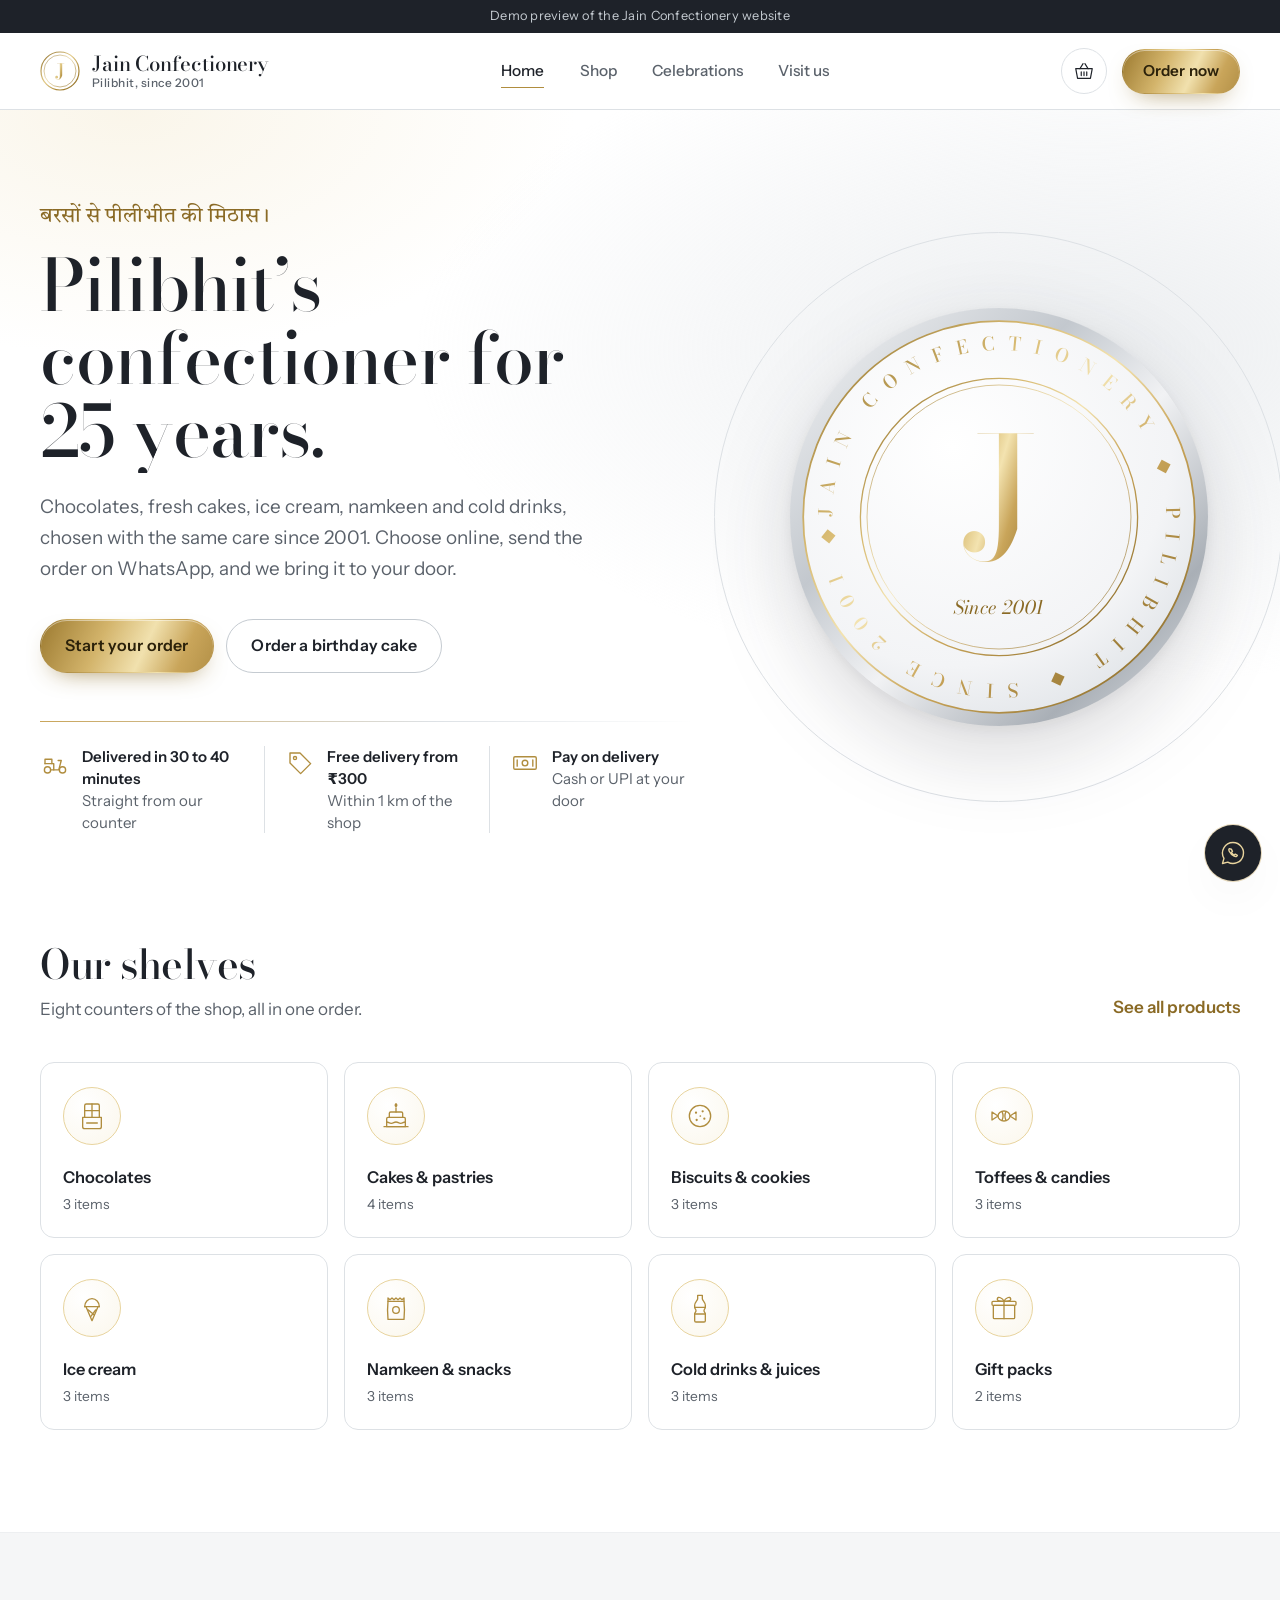
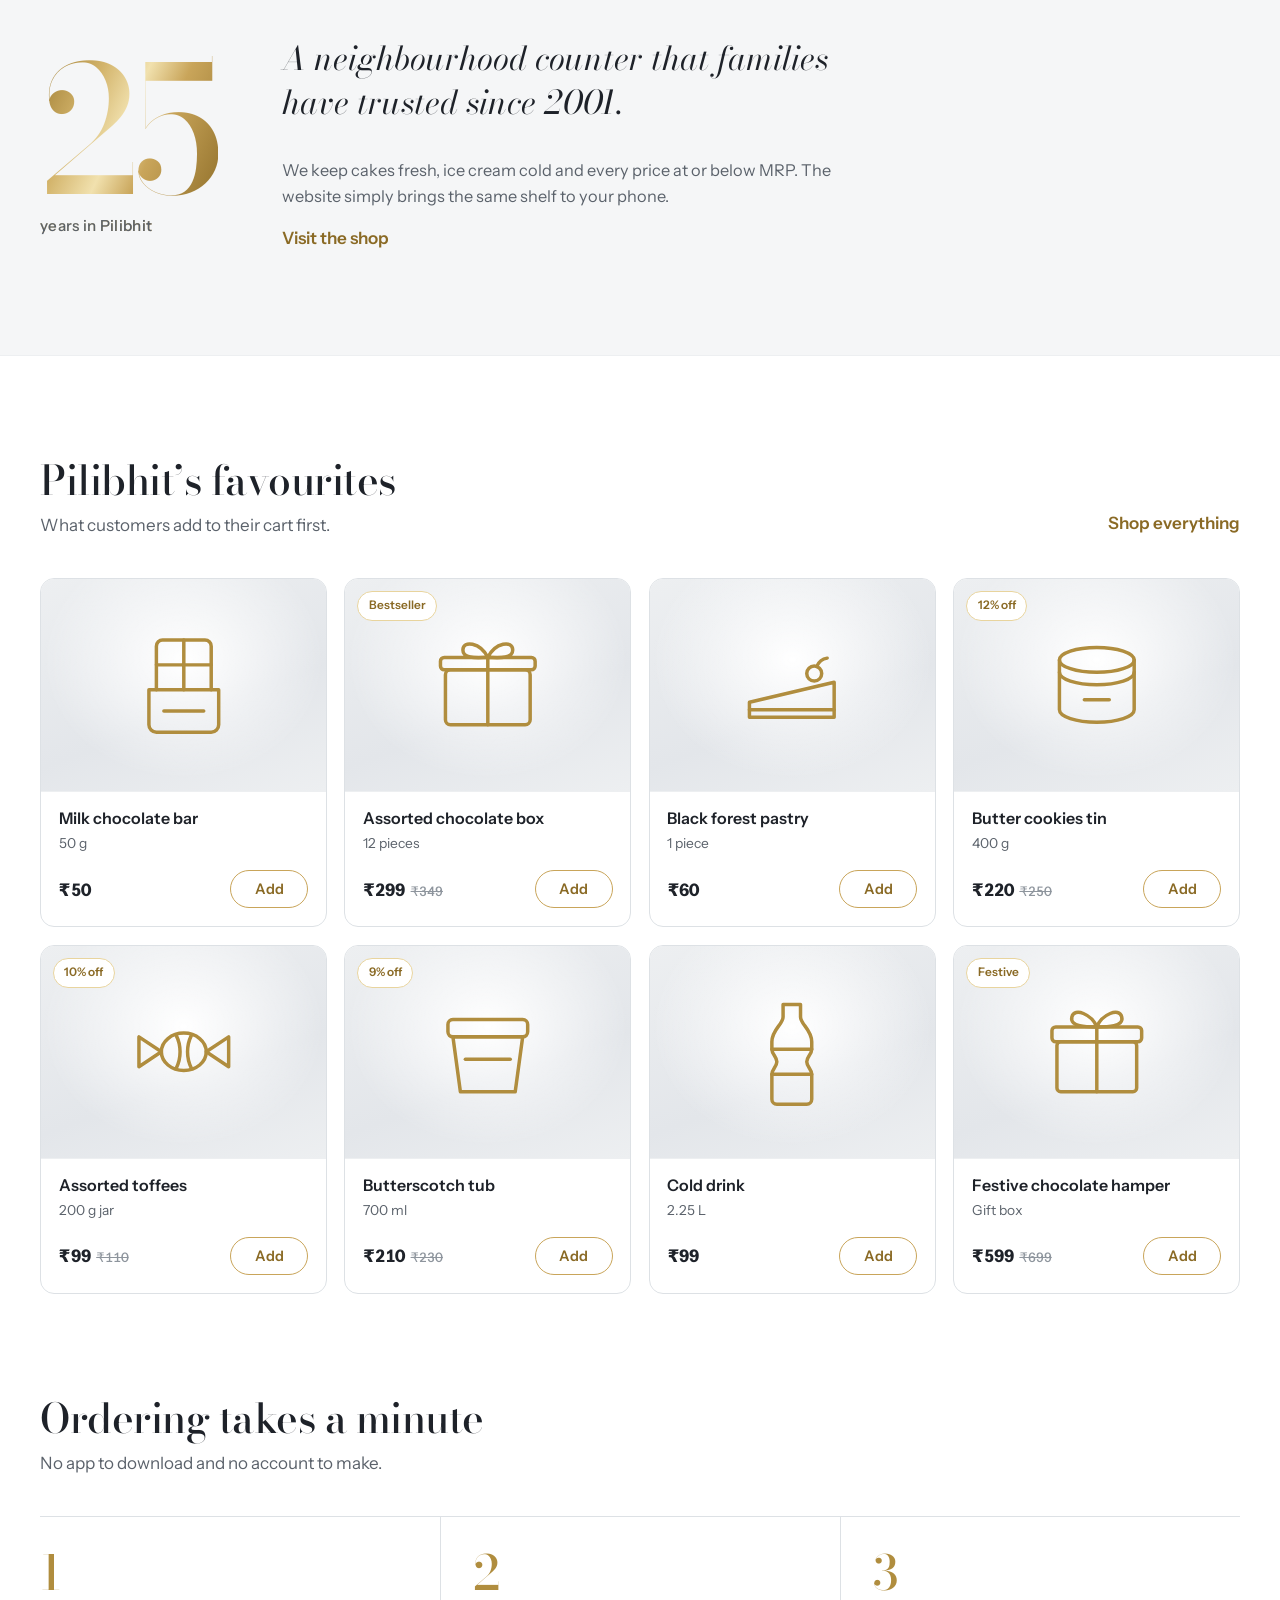
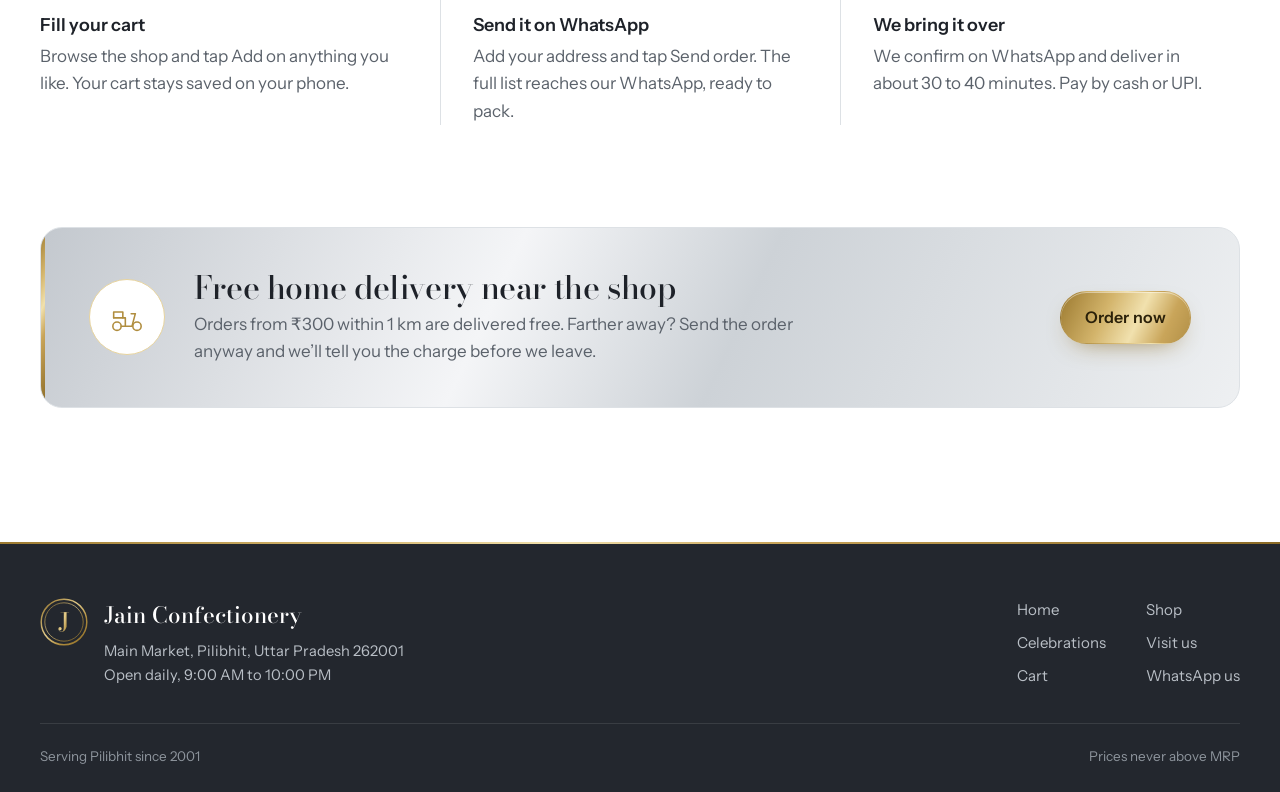
==== index.html @ 0b649718 "Add files via upload" ====
<!DOCTYPE html>
<html lang="en">
<head>
<meta charset="utf-8">
<meta name="viewport" content="width=device-width, initial-scale=1, viewport-fit=cover">
<title>Jain Confectionery, Pilibhit | Chocolates, cakes and treats delivered</title>
<meta name="description" content="Pilibhit’s confectioner since 2001. Chocolates, fresh cakes, ice cream, namkeen and cold drinks. Order on WhatsApp, free delivery within 1 km on orders from ₹300.">
<meta name="theme-color" content="#FFFFFF">
<link rel="icon" href="data:image/svg+xml,<svg xmlns='http://www.w3.org/2000/svg' viewBox='0 0 64 64'><circle cx='32' cy='32' r='29' fill='%23fff' stroke='%23B08D3E' stroke-width='3'/><text x='32' y='44' text-anchor='middle' font-family='Georgia,serif' font-size='34' fill='%238A6A25'>J</text></svg>">
<link rel="preconnect" href="https://fonts.googleapis.com">
<link rel="preconnect" href="https://fonts.gstatic.com" crossorigin>
<link href="https://fonts.googleapis.com/css2?family=Bodoni+Moda:ital,opsz,wght@0,6..96,400..700;1,6..96,400..700&family=Instrument+Sans:wght@400..700&family=Tiro+Devanagari+Hindi&display=swap" rel="stylesheet">
<link rel="stylesheet" href="styles.css">
</head>
<body data-page="home">
<main>
  <section class="hero">
    <div class="wrap hero-grid">
      <div>
        <p class="hindi" lang="hi">बरसों से पीलीभीत की मिठास।</p>
        <h1>
          <span class="h-line"><span>Pilibhit’s</span></span>
          <span class="h-line"><span>confectioner for</span></span>
          <span class="h-line"><span><span data-years>25</span> years.</span></span>
        </h1>
        <p class="lede">Chocolates, fresh cakes, ice cream, namkeen and cold drinks, chosen with the same care since <span data-since>2001</span>. Choose online, send the order on WhatsApp, and we bring it to your door.</p>
        <div class="hero-actions">
          <a class="btn btn-primary" href="shop.html">Start your order</a>
          <a class="btn btn-ghost" href="celebrations.html">Order a birthday cake</a>
        </div>
        <ul class="promise">
          <li><span data-icon="scooter"></span><span><strong>Delivered in <span data-eta>30 to 40 minutes</span></strong>Straight from our counter</span></li>
          <li><span data-icon="tag"></span><span><strong>Free delivery from <span data-free-min>₹300</span></strong>Within <span data-free-km>1 km</span> of the shop</span></li>
          <li><span data-icon="cash"></span><span><strong>Pay on delivery</strong>Cash or UPI at your door</span></li>
        </ul>
      </div>
      <div class="seal-stage">
        <div class="seal" id="seal"></div>
      </div>
    </div>
  </section>

  <section class="section" style="padding-top:clamp(1rem,3vw,2rem)">
    <div class="wrap">
      <div class="section-head" data-reveal>
        <div><h2>Our shelves</h2><p>Eight counters of the shop, all in one order.</p></div>
        <a class="text-link" href="shop.html">See all products</a>
      </div>
      <div class="cat-grid" id="home-cats" data-reveal></div>
    </div>
  </section>

  <section class="section tint">
    <div class="wrap heritage" data-reveal>
      <div class="heritage-num"><span data-years>25</span><small>years in Pilibhit</small></div>
      <div>
        <blockquote><p>A neighbourhood counter that families have trusted since <span data-since>2001</span>.</p></blockquote>
        <p class="muted">We keep cakes fresh, ice cream cold and every price at or below MRP. The website simply brings the same shelf to your phone.</p>
        <a class="text-link" href="visit.html">Visit the shop</a>
      </div>
    </div>
  </section>

  <section class="section">
    <div class="wrap">
      <div class="section-head" data-reveal>
        <div><h2>Pilibhit’s favourites</h2><p>What customers add to their cart first.</p></div>
        <a class="text-link" href="shop.html">Shop everything</a>
      </div>
      <div class="p-row" id="home-best" data-reveal></div>
    </div>
  </section>

  <section class="section" style="padding-top:0">
    <div class="wrap">
      <div class="section-head" data-reveal><div><h2>Ordering takes a minute</h2><p>No app to download and no account to make.</p></div></div>
      <ol class="steps" data-reveal>
        <li><h3>Fill your cart</h3><p>Browse the shop and tap Add on anything you like. Your cart stays saved on your phone.</p></li>
        <li><h3>Send it on WhatsApp</h3><p>Add your address and tap Send order. The full list reaches our WhatsApp, ready to pack.</p></li>
        <li><h3>We bring it over</h3><p>We confirm on WhatsApp and deliver in about <span data-eta>30 to 40 minutes</span>. Pay by cash or UPI.</p></li>
      </ol>
    </div>
  </section>

  <section class="section" style="padding-top:0">
    <div class="wrap" data-reveal>
      <div class="delivery-band">
        <span class="band-ico" data-icon="scooter"></span>
        <div>
          <h2>Free home delivery near the shop</h2>
          <p>Orders from <span data-free-min>₹300</span> within <span data-free-km>1 km</span> are delivered free. Farther away? Send the order anyway and we’ll tell you the charge before we leave.</p>
        </div>
        <a class="btn btn-primary" href="shop.html">Order now</a>
      </div>
    </div>
  </section>
</main>
<script src="app.js"></script>
</body>
</html>
---- styles.css ----
/* =========================================================
   Jain Confectionery — design system
   Porcelain white, brushed silver, antique gold
   ========================================================= */
:root {
  /* white & silver */
  --white: #FFFFFF;
  --paper: #F5F6F7;
  --silver-100: #EDEFF1;
  --silver-200: #DDE1E5;
  --silver-300: #C5CBD1;
  --silver-500: #8E959D;
  --steel: #5B626B;
  --ink: #1E2229;
  --graphite: #23272E;

  /* gold */
  --gold-50: #FBF7EC;
  --gold-100: #F4EAD0;
  --gold-200: #E8D49E;
  --gold-400: #C9A55A;
  --gold-500: #B08D3E;
  --gold-700: #8A6A25;   /* gold used for text: passes contrast on white */

  --foil: linear-gradient(115deg, #9C7A30 0%, #D3B46B 26%, #F1E1AE 44%, #C9A55A 60%, #8A6A25 100%);
  --silver-foil: linear-gradient(115deg, #C3C8CE 0%, #F4F5F7 38%, #CDD2D7 58%, #EEF0F2 100%);

  --serif: "Bodoni Moda", "Didot", "Bodoni 72", Georgia, "Times New Roman", serif;
  --sans: "Instrument Sans", "Segoe UI", system-ui, -apple-system, Roboto, sans-serif;
  --hindi: "Tiro Devanagari Hindi", "Noto Serif Devanagari", serif;

  --r-sm: 8px;
  --r-md: 14px;
  --r-lg: 22px;
  --r-pill: 999px;
  --wrap: 1200px;
  --header-h: 76px;
  --tabbar-h: 0px;

  --ease: cubic-bezier(.22, .9, .24, 1);
  --ease-soft: cubic-bezier(.4, 0, .2, 1);
  --lift: 0 1px 2px rgba(30, 34, 41, .04), 0 22px 44px -26px rgba(30, 34, 41, .28);
  --float: 0 1px 2px rgba(30, 34, 41, .05), 0 18px 50px -20px rgba(30, 34, 41, .3);
  color-scheme: light;
}

*, *::before, *::after { box-sizing: border-box; }
[hidden] { display: none !important; }
html { scroll-behavior: smooth; -webkit-text-size-adjust: 100%; scroll-padding-top: calc(var(--header-h) + 1rem); }
body {
  margin: 0;
  font-family: var(--sans);
  font-size: 1.0625rem;
  line-height: 1.6;
  color: var(--ink);
  background: var(--white);
  min-height: 100vh;
  overflow-x: hidden;
  padding-bottom: var(--tabbar-h);
  -webkit-font-smoothing: antialiased;
  text-rendering: optimizeLegibility;
}
img { max-width: 100%; display: block; }
a { color: inherit; }
button { font: inherit; color: inherit; cursor: pointer; }
input, textarea, select { font: inherit; color: inherit; }
:focus-visible { outline: 2px solid var(--gold-500); outline-offset: 3px; border-radius: 6px; }
::selection { background: var(--gold-100); color: var(--ink); }

.wrap { width: min(100% - 2.5rem, var(--wrap)); margin-inline: auto; }
.sr-only { position: absolute; width: 1px; height: 1px; overflow: hidden; clip: rect(0 0 0 0); white-space: nowrap; }

.ico { width: 1.25em; height: 1.25em; flex: none; fill: none; stroke: currentColor; stroke-width: 2.6; stroke-linecap: round; stroke-linejoin: round; }
.ico .f { fill: currentColor; stroke: none; }
span[data-icon]:not([class]) { display: contents; }

/* ---------- Type ---------- */
h1, h2, h3 { margin: 0 0 .5em; color: var(--ink); }
h1, h2 {
  font-family: var(--serif);
  font-optical-sizing: auto;
  font-weight: 500;
  letter-spacing: -0.012em;
}
h1 { font-size: clamp(2.6rem, 5.6vw, 4.75rem); line-height: 1.02; }
h2 { font-size: clamp(1.85rem, 3.2vw, 2.6rem); line-height: 1.1; }
h3 { font-family: var(--sans); font-size: 1.05rem; font-weight: 600; line-height: 1.35; }
p { margin: 0 0 1em; }
.lede { font-size: 1.18rem; line-height: 1.65; color: var(--steel); max-width: 35rem; }
.hindi { font-family: var(--hindi); color: var(--gold-700); font-size: 1.3rem; margin: 0 0 1rem; }
.muted { color: var(--steel); }

/* ---------- Buttons ---------- */
.btn {
  position: relative;
  isolation: isolate;
  overflow: hidden;
  display: inline-flex; align-items: center; justify-content: center; gap: .55rem;
  min-height: 50px;
  padding: .8rem 1.5rem;
  border-radius: var(--r-pill);
  border: 1px solid transparent;
  font-weight: 600; font-size: 1rem; letter-spacing: .01em;
  text-decoration: none; white-space: nowrap;
  transition: transform .5s var(--ease), box-shadow .5s var(--ease), background-color .3s, border-color .3s, color .3s;
}
.btn .ico { width: 1.2em; height: 1.2em; }
.btn:active { transform: scale(.975); }
/* gold foil with a light sweep on hover */
.btn-primary {
  background: var(--foil);
  background-size: 140% 100%;
  color: #2B210A;
  box-shadow: inset 0 1px 0 rgba(255, 255, 255, .45), 0 10px 26px -14px rgba(138, 106, 37, .9);
}
.btn-primary::after, .btn-dark::after {
  content: "";
  position: absolute; inset: 0; z-index: -1;
  background: linear-gradient(105deg, transparent 30%, rgba(255, 255, 255, .55) 48%, transparent 66%);
  transform: translateX(-120%);
  transition: transform .9s var(--ease);
}
.btn-dark::after { background: linear-gradient(105deg, transparent 30%, rgba(232, 212, 158, .22) 48%, transparent 66%); }
.btn-primary:hover::after, .btn-dark:hover::after { transform: translateX(120%); }
.btn-primary:hover { box-shadow: inset 0 1px 0 rgba(255, 255, 255, .45), 0 16px 34px -14px rgba(138, 106, 37, .95); transform: translateY(-1px); }
.btn-ghost { background: var(--white); border-color: var(--silver-300); color: var(--ink); }
.btn-ghost:hover { border-color: var(--gold-400); color: var(--gold-700); }
.btn-dark { background: var(--ink); color: var(--white); }
.btn-dark .ico { color: var(--gold-200); }
.btn-dark:hover { transform: translateY(-1px); box-shadow: 0 16px 34px -16px rgba(30, 34, 41, .7); }
.btn-block { width: 100%; }
.btn[disabled] { opacity: .45; cursor: not-allowed; }

.text-link {
  color: var(--gold-700); font-weight: 600; text-decoration: none;
  background: linear-gradient(currentColor, currentColor) 0 100% / 0 1px no-repeat;
  transition: background-size .5s var(--ease);
  padding-bottom: 2px;
}
.text-link:hover { background-size: 100% 1px; }

/* ---------- Demo bar ---------- */
.demo-bar {
  background: var(--ink); color: var(--silver-300);
  font-size: .8rem; text-align: center; padding: .4rem 1rem; letter-spacing: .02em;
}

/* ---------- Header ---------- */
.site-header {
  position: sticky; top: 0; z-index: 50;
  background: rgba(255, 255, 255, .86);
  backdrop-filter: saturate(1.4) blur(14px);
  -webkit-backdrop-filter: saturate(1.4) blur(14px);
  border-bottom: 1px solid var(--silver-200);
  transition: box-shadow .4s var(--ease-soft), background-color .4s;
}
.site-header.scrolled { background: rgba(255, 255, 255, .94); box-shadow: 0 10px 30px -22px rgba(30, 34, 41, .35); }
.nav { display: flex; align-items: center; justify-content: space-between; gap: 1.5rem; height: var(--header-h); }
.brand { display: flex; align-items: center; gap: .75rem; text-decoration: none; }
.brand .monogram { flex: none; transition: transform .8s var(--ease); }
.brand:hover .monogram { transform: rotate(-8deg); }
.brand-name { font-family: var(--serif); font-weight: 500; font-size: 1.28rem; line-height: 1.05; letter-spacing: -.005em; }
.brand-name small {
  display: block; margin-top: .2rem;
  font-family: var(--sans); font-weight: 500; font-size: .74rem; letter-spacing: .04em;
  color: var(--steel);
}
.nav-links { display: flex; gap: .4rem; list-style: none; margin: 0 auto; padding: 0; }
.nav-links a {
  position: relative; display: block;
  padding: .5rem .9rem;
  text-decoration: none; font-weight: 500; font-size: .96rem; color: var(--steel);
  transition: color .3s;
}
.nav-links a::after {
  content: ""; position: absolute; left: .9rem; right: .9rem; bottom: .2rem; height: 1px;
  background: var(--gold-500);
  transform: scaleX(0); transform-origin: left;
  transition: transform .5s var(--ease);
}
.nav-links a:hover { color: var(--ink); }
.nav-links a:hover::after, .nav-links a[aria-current="page"]::after { transform: scaleX(1); }
.nav-links a[aria-current="page"] { color: var(--ink); }
.nav-end { display: flex; align-items: center; gap: .9rem; }
.cart-link {
  position: relative; display: grid; place-items: center;
  width: 46px; height: 46px; border-radius: 50%;
  border: 1px solid var(--silver-200); color: var(--ink); text-decoration: none;
  transition: border-color .3s, color .3s;
}
.cart-link .ico { width: 22px; height: 22px; }
.cart-link:hover, .cart-link[aria-current="page"] { border-color: var(--gold-400); color: var(--gold-700); }
.header-cta { min-height: 44px; padding: .6rem 1.25rem; font-size: .95rem; }
.badge {
  position: absolute; top: -4px; right: -4px;
  min-width: 20px; height: 20px; padding: 0 5px;
  display: grid; place-items: center;
  border-radius: var(--r-pill);
  background: var(--ink); color: var(--gold-200);
  font-size: .7rem; font-weight: 700; line-height: 1;
  box-shadow: 0 0 0 2px var(--white);
}
.badge[hidden] { display: none; }
.badge.bump { animation: bump .5s var(--ease); }
@keyframes bump { 0% { transform: scale(1); } 35% { transform: scale(1.35); } 100% { transform: scale(1); } }

/* ---------- Mobile tab bar ---------- */
.tabbar { display: none; }
@media (max-width: 820px) {
  :root { --tabbar-h: calc(66px + env(safe-area-inset-bottom, 0px)); --header-h: 64px; }
  .nav-links, .header-cta { display: none; }
  .brand-name { font-size: 1.12rem; }
  .tabbar {
    position: fixed; z-index: 60; left: 0; right: 0; bottom: 0;
    display: grid; grid-template-columns: repeat(5, 1fr);
    height: var(--tabbar-h);
    padding-bottom: env(safe-area-inset-bottom, 0px);
    background: rgba(255, 255, 255, .94);
    backdrop-filter: blur(14px); -webkit-backdrop-filter: blur(14px);
    border-top: 1px solid var(--silver-200);
  }
  .tabbar a {
    position: relative;
    display: flex; flex-direction: column; align-items: center; justify-content: center; gap: 3px;
    font-size: .7rem; font-weight: 500; color: var(--steel); text-decoration: none;
  }
  .tabbar a .ico { width: 23px; height: 23px; }
  .tabbar a::before {
    content: ""; position: absolute; top: -1px; left: 30%; right: 30%; height: 2px;
    background: var(--foil); border-radius: 0 0 2px 2px;
    transform: scaleX(0); transition: transform .5s var(--ease);
  }
  .tabbar a[aria-current="page"] { color: var(--gold-700); }
  .tabbar a[aria-current="page"]::before { transform: scaleX(1); }
  .tabbar .badge { top: 6px; right: calc(50% - 22px); }
}

/* ---------- Sections ---------- */
.section { padding-block: clamp(4rem, 8vw, 6.5rem); }
.section.tint { background: var(--paper); border-block: 1px solid var(--silver-100); }
.section-head { display: flex; align-items: end; justify-content: space-between; gap: 1rem 2rem; margin-bottom: 2.4rem; flex-wrap: wrap; }
.section-head h2 { margin: 0; }
.section-head p { color: var(--steel); margin: .55rem 0 0; max-width: 36rem; }
.rule { height: 1px; background: linear-gradient(90deg, var(--gold-400), var(--silver-200) 55%, transparent); border: 0; margin: 0; }

/* ---------- Hero ---------- */
.hero { position: relative; padding-block: clamp(3rem, 7vw, 6rem) clamp(3rem, 6vw, 5rem); overflow: hidden; }
.hero::before {
  content: ""; position: absolute; inset: 0; z-index: -1;
  background:
    radial-gradient(60rem 30rem at 85% 30%, rgba(221, 225, 229, .55), transparent 70%),
    radial-gradient(40rem 22rem at 10% 0%, rgba(244, 234, 208, .45), transparent 70%);
}
.hero-grid { display: grid; grid-template-columns: 1.15fr .85fr; gap: clamp(2rem, 5vw, 5rem); align-items: center; }
.hero h1 { margin-bottom: 1.4rem; }
.h-line { display: block; overflow: hidden; padding-bottom: .06em; margin-bottom: -.06em; }
.h-line > span { display: inline-block; }
.hero-actions { display: flex; gap: .8rem; flex-wrap: wrap; margin-top: 2.2rem; }

.promise {
  list-style: none; margin: 3rem 0 0; padding: 1.6rem 0 0;
  display: grid; grid-template-columns: repeat(3, 1fr); gap: 1.25rem;
  position: relative;
}
.promise::before {
  content: ""; position: absolute; top: 0; left: 0; right: 0; height: 1px;
  background: linear-gradient(90deg, var(--gold-400), var(--silver-200) 60%, transparent);
  transform-origin: left;
}
.promise li { display: flex; gap: .75rem; align-items: flex-start; font-size: .94rem; color: var(--steel); line-height: 1.45; }
.promise li + li { border-left: 1px solid var(--silver-200); padding-left: 1.25rem; }
.promise .ico { width: 30px; height: 30px; color: var(--gold-500); stroke-width: 2.2; margin-top: .1rem; }
.promise strong { display: block; color: var(--ink); font-weight: 600; }

/* the seal: the one bold element on the page */
.seal-stage { position: relative; display: grid; place-items: center; }
.seal {
  position: relative;
  width: min(440px, 100%);
  aspect-ratio: 1;
  border-radius: 50%;
  filter: drop-shadow(0 30px 40px rgba(30, 34, 41, .16)) drop-shadow(0 4px 6px rgba(30, 34, 41, .06));
}
.seal-svg { width: 100%; height: 100%; display: block; overflow: visible; }
.seal .s-disc { filter: none; }
.seal .s-ring { transform-origin: 200px 200px; animation: spin 90s linear infinite; }
.seal-sheen {
  position: absolute; inset: 0; border-radius: 50%; overflow: hidden; pointer-events: none;
}
.seal-sheen::after {
  content: ""; position: absolute; inset: -10%;
  background: linear-gradient(115deg, transparent 38%, rgba(255, 255, 255, .75) 50%, transparent 62%);
  transform: translateX(-110%);
}
.seal-stage::after {
  content: ""; position: absolute; width: 118%; aspect-ratio: 1; border-radius: 50%;
  border: 1px solid var(--silver-200); z-index: -1;
}
@keyframes spin { to { transform: rotate(360deg); } }

/* ---------- Page-load sequence (only when motion is welcome) ---------- */
@media (prefers-reduced-motion: no-preference) {
  .js .hero .h-line > span { transform: translateY(108%); }
  .js .hero .hindi, .js .hero .lede, .js .hero .hero-actions, .js .promise li { opacity: 0; transform: translateY(14px); }
  .js .promise::before { transform: scaleX(0); }
  .js .seal { opacity: 0; transform: scale(.94) rotate(-10deg); }
  .js .seal .s-draw { stroke-dasharray: 1; stroke-dashoffset: 1; }
  .js .seal .s-core { opacity: 0; }

  .ready .hero .h-line > span { transform: none; transition: transform 1.1s var(--ease); }
  .ready .hero .h-line:nth-child(1) > span { transition-delay: .1s; }
  .ready .hero .h-line:nth-child(2) > span { transition-delay: .2s; }
  .ready .hero .h-line:nth-child(3) > span { transition-delay: .3s; }
  .ready .hero .hindi { opacity: 1; transform: none; transition: opacity .9s var(--ease) 0s, transform .9s var(--ease) 0s; }
  .ready .hero .lede { opacity: 1; transform: none; transition: opacity .9s var(--ease) .45s, transform .9s var(--ease) .45s; }
  .ready .hero .hero-actions { opacity: 1; transform: none; transition: opacity .9s var(--ease) .6s, transform .9s var(--ease) .6s; }
  .ready .promise::before { transform: none; transition: transform 1.4s var(--ease) .7s; }
  .ready .promise li { opacity: 1; transform: none; transition: opacity .8s var(--ease), transform .8s var(--ease); }
  .ready .promise li:nth-child(1) { transition-delay: .85s; }
  .ready .promise li:nth-child(2) { transition-delay: .95s; }
  .ready .promise li:nth-child(3) { transition-delay: 1.05s; }

  .ready .seal { opacity: 1; transform: none; transition: opacity 1.2s var(--ease) .15s, transform 1.6s var(--ease) .15s; }
  .ready .seal .s-draw { stroke-dashoffset: 0; transition: stroke-dashoffset 1.8s var(--ease) .5s; }
  .ready .seal .s-draw.d2 { transition-delay: .7s; }
  .ready .seal .s-draw.d3 { transition-delay: .85s; }
  .ready .seal .s-core { opacity: 1; transition: opacity 1.2s var(--ease) 1s; }
  .ready .seal-sheen::after { animation: sheen 1.6s var(--ease) 1.6s 1 both; }
  .seal:hover .seal-sheen::after { animation: sheen 1.4s var(--ease) 0s 1 both; }

  /* gentle scroll reveal (uses `translate`, so hover transforms stay free) */
  .js [data-reveal]:not(.in) > * { opacity: 0; }
  .js [data-reveal].in > * { animation: rise .9s var(--ease) both; animation-delay: calc(var(--i, 0) * 70ms); }
}
[data-reveal] > :nth-child(2) { --i: 1; } [data-reveal] > :nth-child(3) { --i: 2; } [data-reveal] > :nth-child(4) { --i: 3; }
[data-reveal] > :nth-child(5) { --i: 4; } [data-reveal] > :nth-child(6) { --i: 5; } [data-reveal] > :nth-child(7) { --i: 6; } [data-reveal] > :nth-child(8) { --i: 7; }
@keyframes rise { from { opacity: 0; translate: 0 18px; } to { opacity: 1; translate: 0 0; } }
@keyframes sheen { from { transform: translateX(-110%); } to { transform: translateX(110%); } }

@media (prefers-reduced-motion: reduce) {
  *, *::before, *::after { animation-duration: .001ms !important; animation-iteration-count: 1 !important; transition-duration: .001ms !important; }
  html { scroll-behavior: auto; }
}

/* ---------- Categories ---------- */
.cat-grid { display: grid; grid-template-columns: repeat(4, 1fr); gap: 1rem; }
.cat-tile {
  position: relative;
  display: flex; flex-direction: column; align-items: flex-start; gap: .2rem;
  padding: 1.5rem 1.4rem 1.35rem;
  border: 1px solid var(--silver-200);
  border-radius: var(--r-md);
  background: var(--white);
  text-decoration: none;
  transition: border-color .4s, transform .6s var(--ease), box-shadow .6s var(--ease);
}
.cat-ico {
  display: grid; place-items: center;
  width: 58px; height: 58px; margin-bottom: 1rem;
  border-radius: 50%;
  border: 1px solid var(--gold-200);
  background: radial-gradient(circle at 35% 30%, var(--white), var(--gold-50));
  color: var(--gold-500);
  transition: background .5s var(--ease), color .4s, transform .8s var(--ease);
}
.cat-ico .ico { width: 32px; height: 32px; stroke-width: 2; }
.cat-tile strong { font-weight: 600; font-size: 1.02rem; }
.cat-tile .count { font-size: .86rem; color: var(--steel); }
.cat-tile:hover { border-color: var(--gold-400); transform: translateY(-3px); box-shadow: var(--lift); }
.cat-tile:hover .cat-ico { background: var(--foil); color: var(--white); transform: rotate(-6deg); }

/* ---------- Products ---------- */
.p-grid { display: grid; grid-template-columns: repeat(auto-fill, minmax(220px, 1fr)); gap: 1.1rem; }
.p-row { display: grid; grid-template-columns: repeat(4, 1fr); gap: 1.1rem; }
.p-card {
  min-width: 0;
  display: flex; flex-direction: column;
  border: 1px solid var(--silver-200);
  border-radius: var(--r-md);
  background: var(--white);
  overflow: hidden;
  transition: border-color .4s, box-shadow .6s var(--ease), transform .6s var(--ease);
}
.p-card:hover { border-color: var(--silver-300); box-shadow: var(--lift); transform: translateY(-3px); }
.p-art {
  position: relative;
  aspect-ratio: 4 / 3;
  display: grid; place-items: center;
  background:
    radial-gradient(70% 80% at 50% 38%, var(--white) 0%, transparent 70%),
    linear-gradient(160deg, var(--silver-100), #E3E6EA 60%, var(--silver-100));
  border-bottom: 1px solid var(--silver-100);
  color: var(--gold-500);
}
.p-art .ico { width: 42%; height: auto; aspect-ratio: 1; stroke-width: 1.4; transition: transform .9s var(--ease); }
.p-art img { width: 100%; height: 100%; object-fit: cover; transition: transform .9s var(--ease); }
.p-card:hover .p-art .ico, .p-card:hover .p-art img { transform: scale(1.06); }
.p-tag {
  position: absolute; top: .75rem; left: .75rem;
  padding: .28rem .65rem;
  border-radius: var(--r-pill);
  background: var(--white);
  border: 1px solid var(--gold-200);
  color: var(--gold-700);
  font-size: .74rem; font-weight: 600;
}
.p-body { padding: 1rem 1.1rem 1.1rem; display: flex; flex-direction: column; flex: 1; }
.p-card h3 { font-size: 1rem; margin: 0 0 .15rem; }
.p-unit { color: var(--steel); font-size: .86rem; margin: 0 0 1rem; }
.p-foot { margin-top: auto; display: flex; align-items: center; justify-content: space-between; gap: .5rem; }
.p-price { font-weight: 700; font-size: 1.08rem; font-variant-numeric: tabular-nums; }
.p-price s { color: var(--silver-500); font-weight: 500; font-size: .82rem; margin-left: .35rem; }

.btn-add {
  min-width: 78px; height: 38px; padding: 0 1rem;
  border-radius: var(--r-pill);
  border: 1px solid var(--gold-400);
  background: var(--white); color: var(--gold-700);
  font-weight: 600; font-size: .9rem;
  transition: background .35s, color .35s, border-color .35s, transform .3s var(--ease);
}
.btn-add:hover { background: var(--foil); color: #2B210A; border-color: transparent; }
.btn-add:active { transform: scale(.95); }
.stepper {
  display: inline-flex; align-items: center;
  height: 38px; min-width: 96px;
  border-radius: var(--r-pill);
  background: var(--ink); color: var(--white);
  animation: pop .45s var(--ease);
}
.stepper button { background: none; border: 0; width: 34px; height: 38px; font-size: 1.1rem; color: var(--gold-200); border-radius: var(--r-pill); }
.stepper button:hover { color: var(--white); }
.stepper output { flex: 1; min-width: 22px; text-align: center; font-size: .92rem; font-weight: 600; font-variant-numeric: tabular-nums; }
@keyframes pop { from { transform: scale(.85); opacity: .4; } to { transform: none; opacity: 1; } }

/* ---------- Heritage band ---------- */
.heritage {
  display: grid; grid-template-columns: auto 1fr; gap: clamp(2rem, 5vw, 4.5rem); align-items: center;
}
.heritage-num {
  font-family: var(--serif); font-weight: 500;
  font-size: clamp(6rem, 14vw, 11rem); line-height: .85;
  background: var(--foil); -webkit-background-clip: text; background-clip: text; color: transparent;
  letter-spacing: -.03em;
}
.heritage-num small {
  display: block; margin-top: .9rem;
  font-family: var(--sans); font-size: .95rem; font-weight: 500; letter-spacing: .02em;
  color: var(--steel); -webkit-text-fill-color: var(--steel);
}
.heritage blockquote { margin: 0; }
.heritage blockquote p {
  font-family: var(--serif); font-style: italic; font-weight: 400;
  font-size: clamp(1.45rem, 2.6vw, 2.05rem); line-height: 1.35; color: var(--ink);
  max-width: 30ch;
}
.heritage .muted { max-width: 38rem; font-size: 1.02rem; }

/* ---------- Steps ---------- */
.steps { display: grid; grid-template-columns: repeat(3, 1fr); gap: 0; list-style: none; padding: 0; margin: 0; counter-reset: step; border-top: 1px solid var(--silver-200); }
.steps li { padding: 2rem 2rem 0 0; counter-increment: step; }
.steps li + li { padding-left: 2rem; border-left: 1px solid var(--silver-200); }
.steps li::before {
  content: counter(step);
  display: block; margin-bottom: 1rem;
  font-family: var(--serif); font-size: 3rem; line-height: 1; font-weight: 500;
  color: var(--gold-500);
}
.steps h3 { font-size: 1.12rem; margin-bottom: .4rem; }
.steps p { color: var(--steel); margin: 0; }

/* ---------- Delivery band ---------- */
.delivery-band {
  position: relative; overflow: hidden;
  display: grid; grid-template-columns: auto 1fr auto; gap: 1.8rem; align-items: center;
  padding: clamp(1.8rem, 4vw, 2.6rem) clamp(1.5rem, 4vw, 3rem);
  border-radius: var(--r-lg);
  background: var(--silver-foil);
  border: 1px solid var(--silver-200);
}
.delivery-band::before {
  content: ""; position: absolute; left: 0; top: 0; bottom: 0; width: 4px; background: var(--foil);
}
.band-ico {
  display: grid; place-items: center; width: 76px; height: 76px; border-radius: 50%;
  background: var(--white); color: var(--gold-500); border: 1px solid var(--gold-200);
}
.band-ico .ico { width: 40px; height: 40px; stroke-width: 1.9; }
.delivery-band h2 { font-size: clamp(1.5rem, 2.6vw, 2rem); margin-bottom: .35rem; }
.delivery-band p { margin: 0; color: var(--steel); max-width: 40rem; }

/* ---------- Page heads ---------- */
.page-head { padding-block: clamp(2.8rem, 6vw, 4.5rem) 0; }
.page-head h1 { font-size: clamp(2.4rem, 5vw, 3.8rem); margin-bottom: .8rem; }
.page-head p { color: var(--steel); max-width: 40rem; font-size: 1.1rem; }

/* ---------- Shop ---------- */
.shop-head { padding-top: clamp(2.2rem, 5vw, 3.5rem); }
.shop-head h1 { font-size: clamp(2.3rem, 4.6vw, 3.4rem); margin-bottom: 1.4rem; }
.shop-top {
  position: sticky; top: var(--header-h); z-index: 30;
  padding-block: .9rem .2rem;
  background: rgba(255, 255, 255, .94);
  backdrop-filter: blur(12px); -webkit-backdrop-filter: blur(12px);
  border-bottom: 1px solid var(--silver-100);
}
.search {
  display: flex; align-items: center; gap: .7rem;
  padding: 0 1.2rem;
  border-radius: var(--r-pill);
  border: 1px solid var(--silver-300);
  background: var(--white);
  transition: border-color .3s, box-shadow .4s var(--ease);
}
.search .ico { width: 20px; height: 20px; color: var(--silver-500); }
.search input { flex: 1; background: none; border: 0; padding: .85rem 0; font-size: 1rem; min-width: 0; }
.search input::placeholder { color: var(--silver-500); }
.search input:focus { outline: none; }
.search:focus-within { border-color: var(--gold-400); box-shadow: 0 0 0 4px var(--gold-50); }
.search:focus-within .ico { color: var(--gold-500); }
.chips { display: flex; gap: .5rem; overflow-x: auto; padding: .85rem 0 .7rem; scrollbar-width: none; }
.chips::-webkit-scrollbar { display: none; }
.chips { -webkit-mask-image: linear-gradient(90deg, #000 92%, transparent); mask-image: linear-gradient(90deg, #000 92%, transparent); padding-right: 2rem; }
.chip {
  flex: none;
  padding: .5rem 1.05rem;
  border-radius: var(--r-pill);
  border: 1px solid var(--silver-200);
  background: var(--white);
  font-size: .9rem; font-weight: 500; color: var(--steel);
  transition: background .35s, color .35s, border-color .35s;
}
.chip:hover { border-color: var(--gold-400); color: var(--ink); }
.chip[aria-pressed="true"] { background: var(--ink); color: var(--gold-100); border-color: var(--ink); }
.shop-results { padding-block: 1.4rem 8rem; }
.result-note { color: var(--steel); font-size: .92rem; margin: 0 0 1.2rem; }
@media (prefers-reduced-motion: no-preference) {
  .p-grid.settle > .p-card { animation: settle .7s var(--ease) both; animation-delay: calc(var(--i, 0) * 45ms); }
}
@keyframes settle { from { opacity: 0; translate: 0 12px; } to { opacity: 1; translate: 0 0; } }

/* floating cart bar */
.cart-bar {
  position: fixed; z-index: 55;
  left: 50%; bottom: calc(var(--tabbar-h) + 1rem);
  width: min(100% - 1.5rem, 560px);
  padding: 1rem 1.1rem .9rem;
  border-radius: var(--r-lg);
  background: rgba(255, 255, 255, .97);
  border: 1px solid var(--silver-200);
  box-shadow: var(--float);
  transform: translate(-50%, 140%);
  transition: transform .7s var(--ease);
}
.cart-bar.show { transform: translate(-50%, 0); }
.cart-bar-row { display: flex; align-items: center; justify-content: space-between; gap: 1rem; }
.cart-bar strong { display: block; font-variant-numeric: tabular-nums; }
.cart-bar small { color: var(--steel); font-size: .84rem; }
.cart-bar-row > div { min-width: 0; }
.cart-bar .btn { min-height: 44px; padding: .55rem 1.25rem; }

/* free-delivery progress */
.progress { margin-top: .85rem; }
.progress-track { height: 5px; border-radius: var(--r-pill); background: var(--silver-100); overflow: hidden; }
.progress-fill {
  height: 100%; border-radius: inherit;
  background: var(--foil); background-size: 200% 100%;
  transition: width .8s var(--ease);
}
.progress.done .progress-fill { animation: shimmer 2.4s linear 1; }
@keyframes shimmer { from { background-position: 100% 0; } to { background-position: -100% 0; } }
.progress-text { font-size: .84rem; color: var(--steel); margin-top: .45rem; }
.progress-text strong { color: var(--gold-700); display: inline; }

/* ---------- Panels, forms ---------- */
.panel {
  background: var(--white);
  border: 1px solid var(--silver-200);
  border-radius: var(--r-lg);
  padding: clamp(1.4rem, 3vw, 2rem);
  margin-bottom: 1.2rem;
}
.panel h2 { font-size: 1.55rem; margin-bottom: 1.1rem; }
.field { display: flex; flex-direction: column; gap: .35rem; margin-bottom: 1.1rem; }
.field label, .field legend { font-weight: 600; font-size: .9rem; color: var(--ink); }
.field-row { display: grid; grid-template-columns: 1fr 1fr; gap: 0 1rem; }
.field input, .field textarea, .field select {
  width: 100%;
  padding: .8rem 1rem;
  border-radius: var(--r-sm);
  border: 1px solid var(--silver-300);
  background: var(--white);
  font-size: 1rem;
  transition: border-color .3s, box-shadow .4s var(--ease);
}
.field textarea { min-height: 96px; resize: vertical; }
.field select {
  appearance: none; -webkit-appearance: none;
  background-image: linear-gradient(45deg, transparent 50%, var(--gold-500) 50%), linear-gradient(135deg, var(--gold-500) 50%, transparent 50%);
  background-position: calc(100% - 20px) 52%, calc(100% - 15px) 52%;
  background-size: 5px 5px; background-repeat: no-repeat;
  padding-right: 2.5rem;
}
.field input::placeholder, .field textarea::placeholder { color: var(--silver-500); }
.field input:focus, .field textarea:focus, .field select:focus { outline: none; border-color: var(--gold-400); box-shadow: 0 0 0 4px var(--gold-50); }
.field [aria-invalid] { border-color: #B4473A; }
.err { color: #A33A2E; font-size: .84rem; min-height: 0; }
.err:empty { display: none; }
.fine { color: var(--steel); font-size: .86rem; text-align: center; margin: .8rem 0 0; }
fieldset.field { border: 0; padding: 0; margin: 0 0 1.1rem; }
fieldset.field legend { margin-bottom: .45rem; padding: 0; }

/* choice cards (payment, delivery zone) */
.choice-grid { display: grid; grid-template-columns: 1fr 1fr; gap: .7rem; }
.choice-list { display: grid; gap: .6rem; margin: 1.1rem 0; }
.choice {
  position: relative;
  display: flex; align-items: center; gap: .8rem;
  padding: .85rem 1rem;
  border: 1px solid var(--silver-200);
  border-radius: var(--r-md);
  cursor: pointer;
  transition: border-color .3s, background .3s, box-shadow .4s var(--ease);
}
.choice input { position: absolute; opacity: 0; pointer-events: none; }
.choice .ico { width: 28px; height: 28px; color: var(--gold-500); stroke-width: 2.2; }
.choice .dot {
  flex: none; width: 18px; height: 18px; border-radius: 50%;
  border: 1px solid var(--silver-300); background: var(--white);
  display: grid; place-items: center; margin-left: auto;
  transition: border-color .3s;
}
.choice .dot::after { content: ""; width: 8px; height: 8px; border-radius: 50%; background: var(--foil); transform: scale(0); transition: transform .4s var(--ease); }
.choice span { font-weight: 500; line-height: 1.35; }
.choice small { display: block; font-size: .82rem; color: var(--steel); font-weight: 400; }
.choice:hover { border-color: var(--silver-300); }
.choice:has(input:checked) { border-color: var(--gold-400); background: var(--gold-50); }
.choice:has(input:checked) .dot { border-color: var(--gold-500); }
.choice:has(input:checked) .dot::after { transform: scale(1); }
.choice:has(input:focus-visible) { box-shadow: 0 0 0 3px var(--gold-100); }

/* ---------- Cart ---------- */
.cart-page { padding-bottom: 6rem; }
.cart-page .page-head { padding-bottom: 1.8rem; }
.cart-layout { display: grid; grid-template-columns: 1.5fr 1fr; gap: 1.2rem; align-items: start; }
.cart-layout aside { position: sticky; top: calc(var(--header-h) + 1rem); }
.cart-item { display: grid; grid-template-columns: 60px 1fr auto; gap: 1rem; align-items: center; padding: 1rem 0; border-bottom: 1px solid var(--silver-100); }
.cart-item:first-child { padding-top: 0; }
.cart-item h3 { font-size: 1rem; margin: 0; }
.cart-item p { margin: 0; color: var(--steel); font-size: .86rem; }
.cart-item .right { display: flex; flex-direction: column; align-items: flex-end; gap: .45rem; }
.cart-item .right strong { font-variant-numeric: tabular-nums; }
.mini {
  width: 60px; height: 60px; border-radius: var(--r-sm);
  display: grid; place-items: center; overflow: hidden;
  background: linear-gradient(160deg, var(--silver-100), #E3E6EA);
  color: var(--gold-500);
}
.mini .ico { width: 34px; height: 34px; stroke-width: 1.8; }
.mini img { width: 100%; height: 100%; object-fit: cover; }
.cart-page .text-link { display: inline-block; margin-top: 1.1rem; }
.summary-row { display: flex; justify-content: space-between; gap: 1rem; padding: .55rem 0; color: var(--steel); }
.summary-row strong { color: var(--ink); font-weight: 600; font-variant-numeric: tabular-nums; text-align: right; }
.summary-row .gain { color: var(--gold-700); }
.summary-total { margin-top: .5rem; padding-top: 1rem; border-top: 1px solid var(--silver-200); color: var(--ink); font-weight: 600; }
.summary-total strong { font-family: var(--serif); font-size: 1.6rem; font-weight: 500; }
.geo-msg { font-size: .86rem; color: var(--steel); margin: .7rem 0 0; min-height: 1.2em; }

.empty, .success { text-align: center; padding: clamp(2.5rem, 6vw, 4rem) 1.5rem; }
.empty { grid-column: 1 / -1; border: 1px dashed var(--silver-300); border-radius: var(--r-lg); }
.empty h2, .success h2 { font-size: 1.7rem; }
.empty p, .success p { color: var(--steel); max-width: 30rem; margin-inline: auto; }
.empty-ico {
  display: inline-grid; place-items: center; width: 84px; height: 84px; margin-bottom: 1.2rem;
  border-radius: 50%; border: 1px solid var(--gold-200); background: var(--gold-50); color: var(--gold-500);
}
.empty-ico .ico { width: 42px; height: 42px; stroke-width: 1.8; }
.success .empty-ico { animation: pop .8s var(--ease); }

/* ---------- Celebrations ---------- */
.occasion-grid { display: grid; grid-template-columns: repeat(2, 1fr); gap: 1.2rem; }
.occasion {
  display: grid; grid-template-columns: auto 1fr; gap: 1.4rem;
  padding: clamp(1.5rem, 3vw, 2.2rem);
  border: 1px solid var(--silver-200);
  border-radius: var(--r-lg);
  background: var(--white);
  transition: border-color .4s, box-shadow .6s var(--ease);
}
.occasion:hover { border-color: var(--gold-200); box-shadow: var(--lift); }
.occasion .cat-ico { margin: 0; width: 64px; height: 64px; }
.occasion .cat-ico .ico { width: 36px; height: 36px; }
.occasion h2 { font-size: 1.55rem; margin-bottom: .4rem; }
.occasion p { color: var(--steel); }
.occasion ul { list-style: none; padding: 0; margin: 0; display: flex; flex-wrap: wrap; gap: .45rem; }
.occasion li { font-size: .84rem; padding: .3rem .75rem; border-radius: var(--r-pill); background: var(--paper); border: 1px solid var(--silver-100); color: var(--ink); }
.enquiry-wrap { display: grid; grid-template-columns: .9fr 1.1fr; gap: clamp(2rem, 5vw, 4rem); align-items: start; }
.enquiry-wrap .panel { margin: 0; }
.enquiry-intro h2 { margin-bottom: .8rem; }
.enquiry-intro p { color: var(--steel); }
.note-list { list-style: none; padding: 0; margin: 1.6rem 0 0; display: grid; gap: .9rem; }
.note-list li { display: flex; gap: .8rem; align-items: flex-start; color: var(--steel); font-size: .96rem; }
.note-list .ico { width: 26px; height: 26px; color: var(--gold-500); stroke-width: 2.2; margin-top: .1rem; }
.note-list strong { color: var(--ink); font-weight: 600; display: block; }

/* ---------- Visit ---------- */
.visit-grid { display: grid; grid-template-columns: 1fr 1.1fr; gap: 1.4rem; align-items: stretch; }
.visit-grid .panel { margin: 0; display: flex; flex-direction: column; }
.info-list { list-style: none; margin: 0; padding: 0; }
.info-list li { display: flex; gap: 1rem; padding: 1.05rem 0; border-bottom: 1px solid var(--silver-100); }
.info-list li:first-child { padding-top: 0; }
.info-list .ico { width: 28px; height: 28px; color: var(--gold-500); stroke-width: 2.2; margin-top: .15rem; }
.info-list strong { display: block; font-weight: 600; font-size: .9rem; color: var(--ink); margin-bottom: .1rem; }
.info-list span, .info-list a { color: var(--steel); }
.info-list a { text-decoration: none; }
.info-list a:hover { color: var(--gold-700); }
.visit-actions { display: flex; gap: .7rem; flex-wrap: wrap; margin-top: auto; padding-top: 1.6rem; }
.map-frame { border-radius: var(--r-lg); overflow: hidden; border: 1px solid var(--silver-200); min-height: 380px; background: var(--paper); }
.map-frame iframe { width: 100%; height: 100%; min-height: 380px; border: 0; display: block; filter: grayscale(.85) contrast(1.02); transition: filter .8s var(--ease); }
.map-frame:hover iframe { filter: none; }

.values { display: grid; grid-template-columns: repeat(3, 1fr); gap: 0; border-top: 1px solid var(--silver-200); }
.value { padding: 2rem 2rem 0 0; }
.value + .value { padding-left: 2rem; border-left: 1px solid var(--silver-200); }
.value .ico { display: block; width: 38px; height: 38px; color: var(--gold-500); stroke-width: 1.9; margin-bottom: 1rem; }
.value h3 { font-size: 1.12rem; margin-bottom: .4rem; }
.value p { color: var(--steel); margin: 0; }

.faq h2 { margin-bottom: 1.4rem; }
.faq details { border-bottom: 1px solid var(--silver-200); }
.faq details:first-of-type { border-top: 1px solid var(--silver-200); }
.faq summary {
  list-style: none; cursor: pointer;
  display: flex; justify-content: space-between; align-items: center; gap: 1rem;
  padding: 1.25rem 0;
  font-weight: 600; font-size: 1.05rem;
  transition: color .3s;
}
.faq summary::-webkit-details-marker { display: none; }
.faq summary::after {
  content: ""; flex: none; width: 12px; height: 12px;
  background:
    linear-gradient(var(--gold-500), var(--gold-500)) center / 100% 1.5px no-repeat,
    linear-gradient(var(--gold-500), var(--gold-500)) center / 1.5px 100% no-repeat;
  transition: transform .5s var(--ease);
}
.faq details[open] summary::after { transform: rotate(135deg); }
.faq summary:hover { color: var(--gold-700); }
.faq details p { color: var(--steel); margin: 0; padding: 0 2rem 1.3rem 0; }
@media (prefers-reduced-motion: no-preference) {
  .faq details[open] p { animation: settle .55s var(--ease); }
}

/* ---------- Footer ---------- */
.site-footer {
  background: var(--graphite);
  color: #B9BFC6;
  padding: 3.5rem 0 calc(1.5rem + var(--tabbar-h));
  margin-top: 2rem;
  position: relative;
}
.site-footer::before { content: ""; position: absolute; top: 0; left: 0; right: 0; height: 2px; background: var(--foil); }
.foot-grid { display: flex; justify-content: space-between; gap: 2rem; flex-wrap: wrap; padding-bottom: 2.2rem; }
.foot-brand { display: flex; gap: 1rem; align-items: flex-start; }
.foot-brand strong { font-family: var(--serif); font-weight: 500; font-size: 1.4rem; color: var(--white); display: block; margin-bottom: .4rem; }
.foot-brand p { margin: 0; font-size: .92rem; line-height: 1.6; }
.foot-links { display: grid; grid-template-columns: repeat(2, auto); gap: .55rem 2.5rem; align-content: start; }
.foot-links a { text-decoration: none; font-size: .94rem; transition: color .3s; }
.foot-links a:hover { color: var(--gold-200); }
.foot-base { display: flex; justify-content: space-between; gap: 1rem; flex-wrap: wrap; padding-top: 1.4rem; border-top: 1px solid rgba(255, 255, 255, .1); font-size: .84rem; color: #8E959D; }

/* ---------- Floating WhatsApp + toast ---------- */
.wa-float {
  position: fixed; z-index: 54; right: 1.2rem; bottom: calc(var(--tabbar-h) + 1.2rem);
  width: 56px; height: 56px; border-radius: 50%;
  display: grid; place-items: center;
  background: var(--ink); color: var(--gold-200);
  box-shadow: 0 0 0 1px rgba(201, 165, 90, .4), var(--float);
  text-decoration: none;
  transition: transform .6s var(--ease), bottom .7s var(--ease);
}
.wa-float .ico { width: 28px; height: 28px; stroke-width: 2.4; }
.wa-float:hover { transform: translateY(-3px); }
.has-cart-bar .wa-float { bottom: calc(var(--tabbar-h) + 9.5rem); }

.toast {
  position: fixed; z-index: 70; left: 50%; top: calc(var(--header-h) + 1rem);
  display: flex; align-items: center; gap: .6rem;
  padding: .7rem 1.15rem .7rem .85rem;
  border-radius: var(--r-pill);
  background: var(--ink); color: var(--white);
  font-size: .92rem; font-weight: 500;
  box-shadow: var(--float);
  opacity: 0; transform: translate(-50%, -12px); pointer-events: none;
  transition: opacity .4s var(--ease), transform .6s var(--ease);
}
.toast .ico { width: 20px; height: 20px; color: var(--gold-200); }
.toast.show { opacity: 1; transform: translate(-50%, 0); }

/* ---------- Responsive ---------- */
@media (max-width: 1020px) {
  .cat-grid { grid-template-columns: repeat(2, 1fr); }
  .p-row { grid-template-columns: repeat(3, 1fr); }
  .seal-stage::after { display: none; }
  .hero-grid { grid-template-columns: 1fr; }
  .seal-stage { order: -1; }
  .seal { width: min(300px, 70vw); }
  .cart-layout, .enquiry-wrap, .visit-grid { grid-template-columns: 1fr; }
  .cart-layout aside { position: static; }
}
@media (max-width: 820px) {
  .promise { grid-template-columns: 1fr; gap: 1rem; }
  .promise li + li { border-left: 0; padding-left: 0; }
  .steps, .values { grid-template-columns: 1fr; }
  .steps li, .value { padding: 1.6rem 0; }
  .steps li + li, .value + .value { padding-left: 0; border-left: 0; border-top: 1px solid var(--silver-200); }
  .heritage { grid-template-columns: 1fr; gap: 1.5rem; }
  .delivery-band { grid-template-columns: 1fr; text-align: left; }
  .occasion-grid { grid-template-columns: 1fr; }
  .wa-float { width: 50px; height: 50px; right: 1rem; }
  .wa-float, .has-cart-bar .wa-float { opacity: 0; pointer-events: none; transform: translateY(12px); transition: opacity .5s var(--ease), transform .6s var(--ease); }
  .show-wa:not(.has-cart-bar) .wa-float { opacity: 1; pointer-events: auto; transform: none; }
}
@media (max-width: 560px) {
  .wrap { width: min(100% - 2rem, var(--wrap)); }
  h1 { font-size: clamp(2.35rem, 10.5vw, 3rem); }
  .lede { font-size: 1.08rem; }
  .hero-actions .btn { flex: 1 1 100%; }
  .seal { width: min(230px, 62vw); }
  .cat-tile { padding: 1.1rem 1rem; }
  .cat-ico { width: 48px; height: 48px; margin-bottom: .75rem; }
  .cat-ico .ico { width: 26px; height: 26px; }
  .p-grid, .p-row { grid-template-columns: repeat(2, 1fr); gap: .75rem; }
  .p-body { padding: .8rem .85rem .9rem; }
  .p-card h3 { font-size: .93rem; }
  .p-foot { flex-direction: column; align-items: stretch; gap: .6rem; }
  .btn-add, .stepper { width: 100%; }
  .stepper { justify-content: space-between; }
  .p-tag { top: .5rem; left: .5rem; font-size: .68rem; padding: .22rem .55rem; }
  .field-row, .choice-grid { grid-template-columns: 1fr; }
  .cart-item { grid-template-columns: 48px 1fr; }
  .mini { width: 48px; height: 48px; }
  .cart-item .right { grid-column: 1 / -1; flex-direction: row; justify-content: space-between; align-items: center; }
  .occasion { grid-template-columns: 1fr; gap: 1rem; }
  .foot-links { grid-template-columns: 1fr 1fr; gap: .55rem 1.5rem; }
}
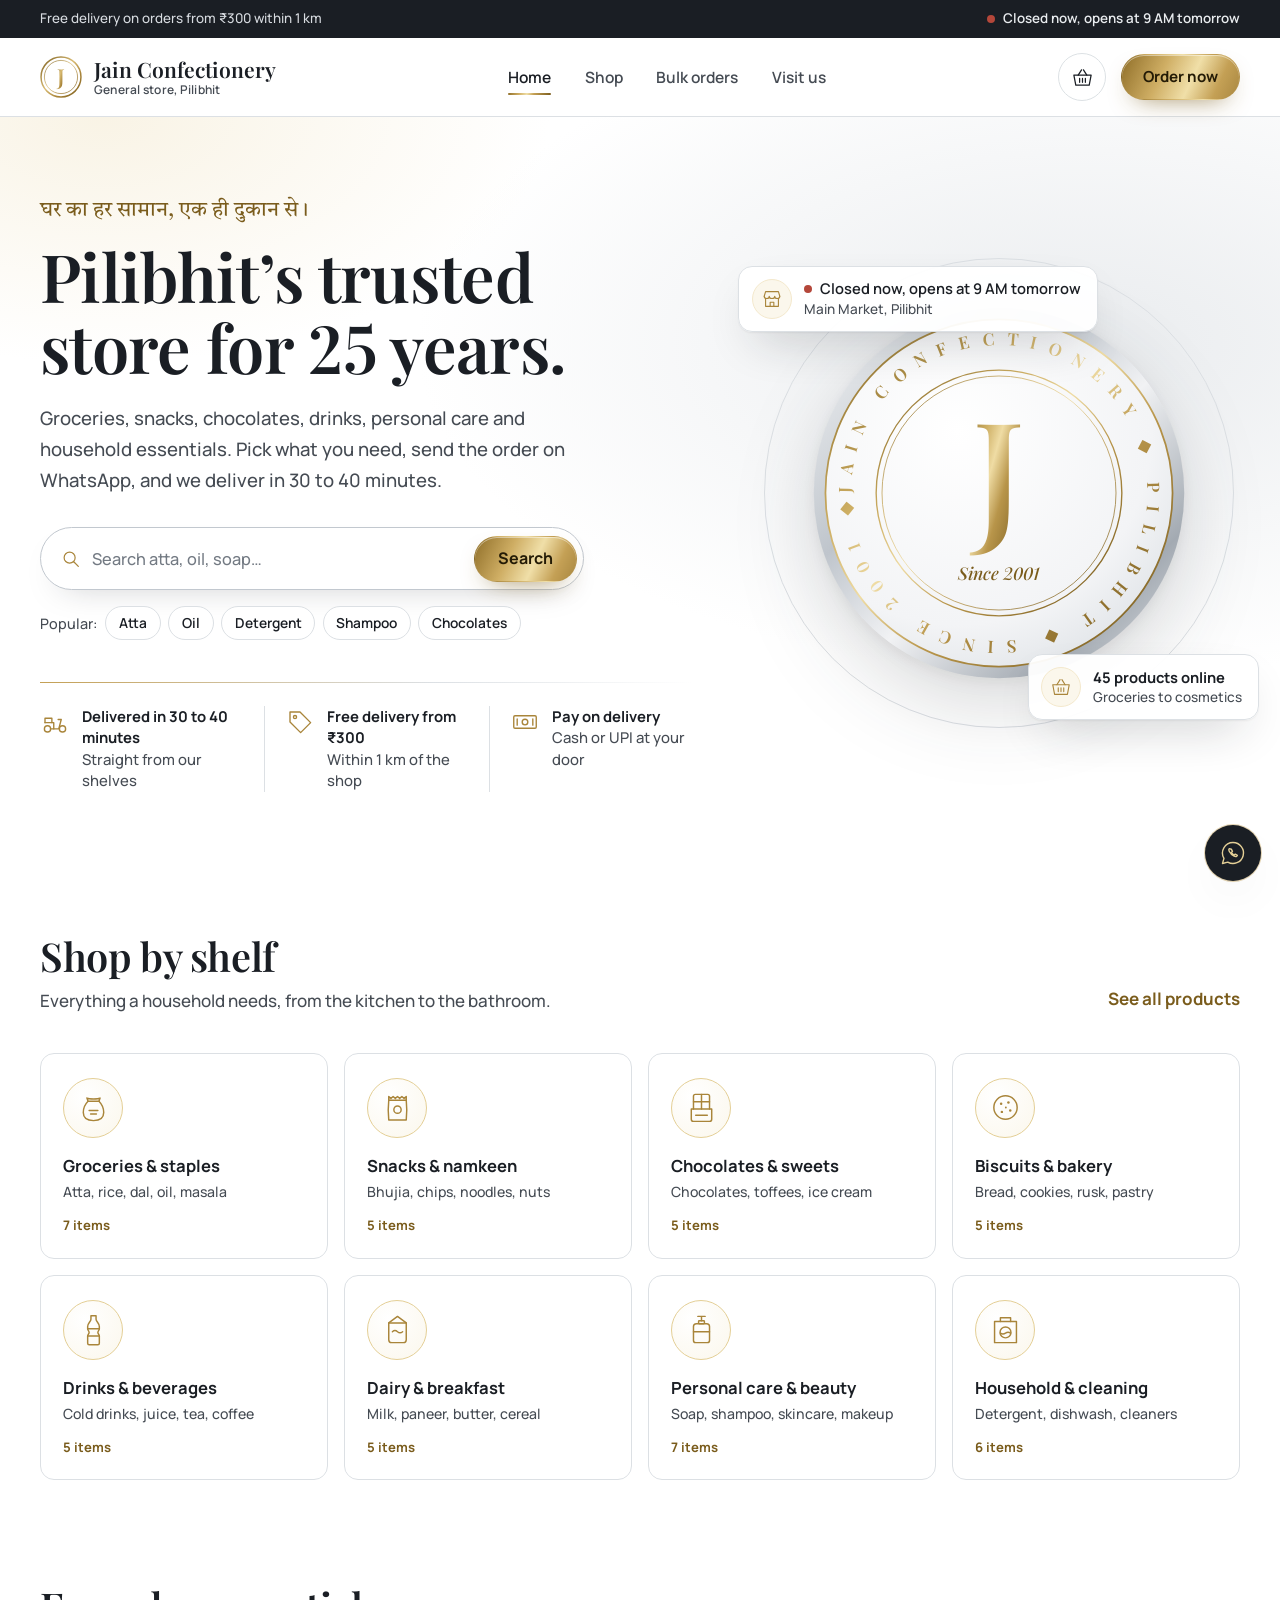
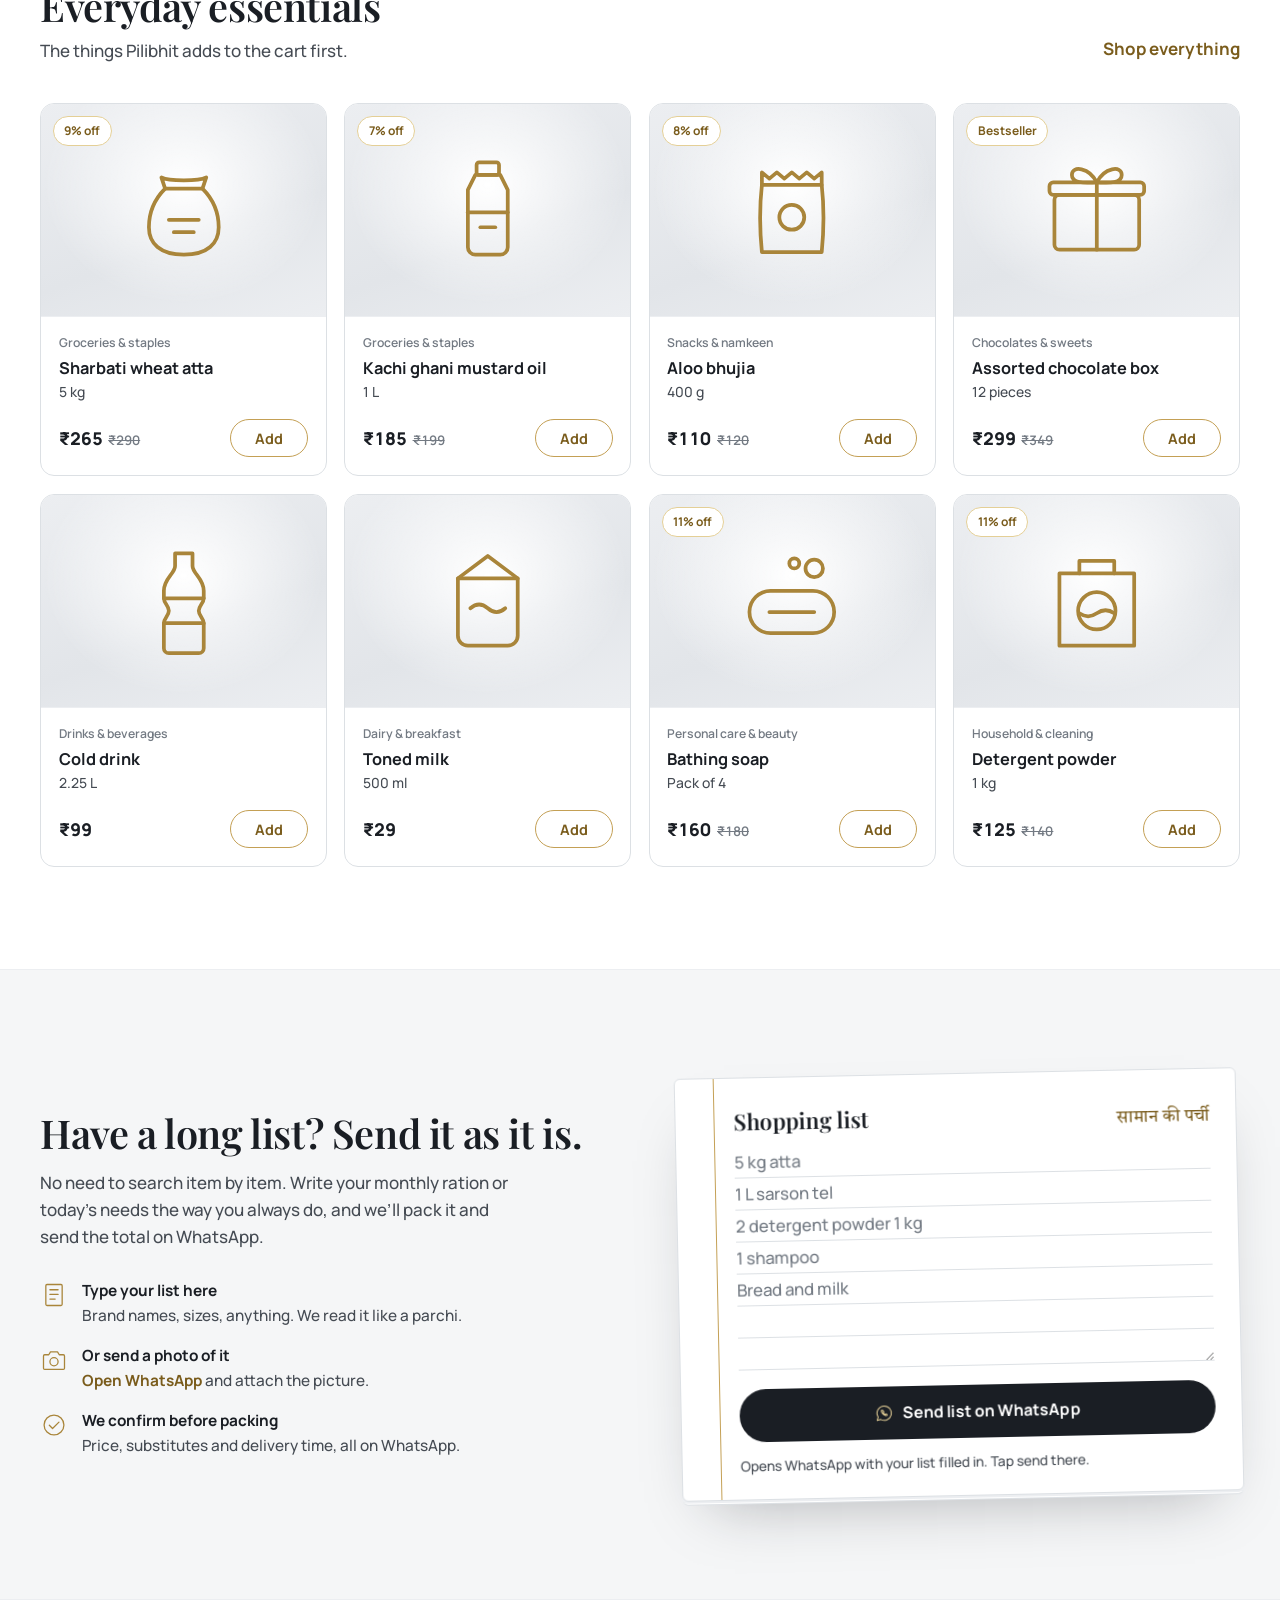
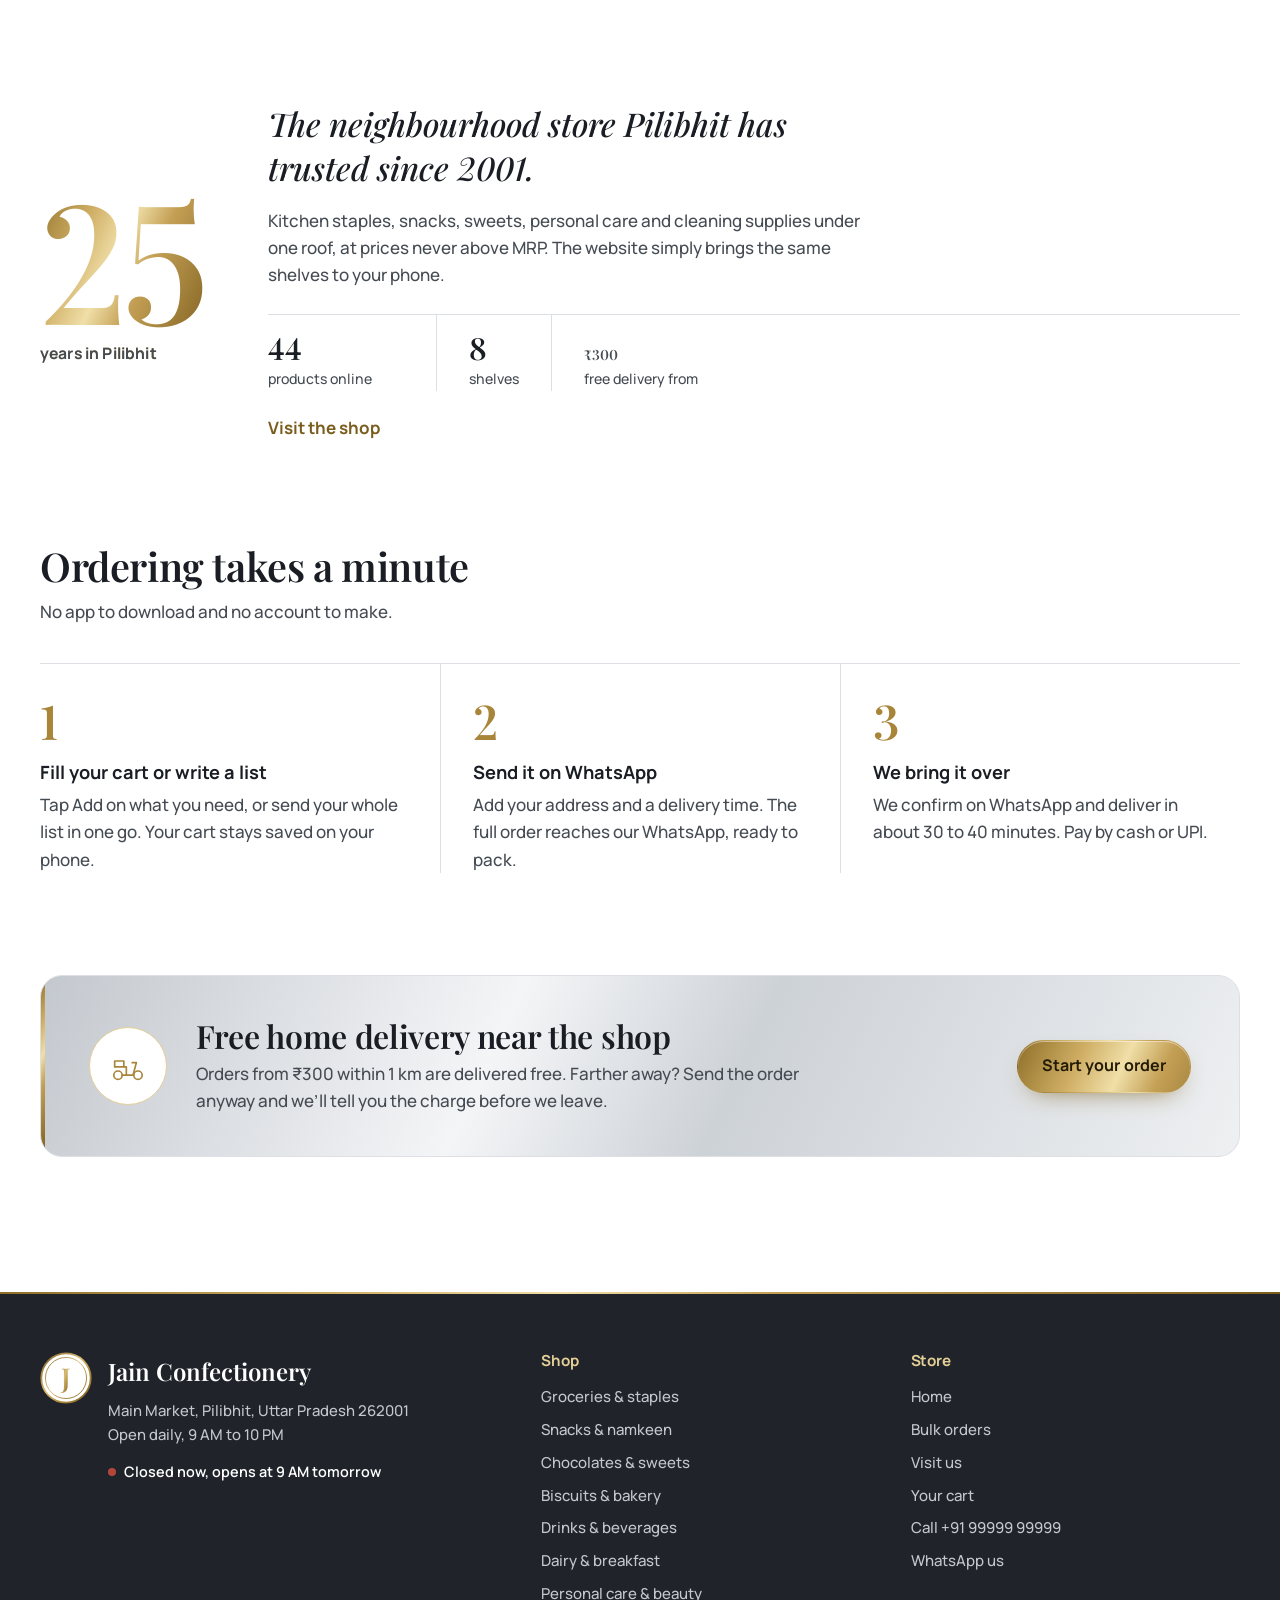
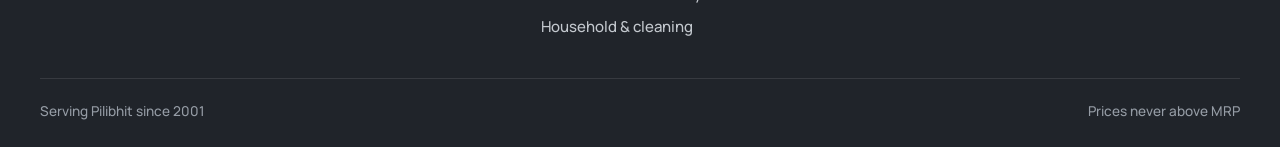
==== commit 80105484: "Add files via upload" ====
--- a/index.html
+++ b/index.html
@@ -3,13 +3,13 @@
 <head>
 <meta charset="utf-8">
 <meta name="viewport" content="width=device-width, initial-scale=1, viewport-fit=cover">
-<title>Jain Confectionery, Pilibhit | Chocolates, cakes and treats delivered</title>
-<meta name="description" content="Pilibhit’s confectioner since 2001. Chocolates, fresh cakes, ice cream, namkeen and cold drinks. Order on WhatsApp, free delivery within 1 km on orders from ₹300.">
+<title>Jain Confectionery, Pilibhit | Groceries, snacks and daily needs delivered</title>
+<meta name="description" content="Pilibhit’s trusted general store since 2001. Groceries, snacks, chocolates, drinks, personal care and household essentials. Order on WhatsApp, free delivery within 1 km on orders from ₹300.">
 <meta name="theme-color" content="#FFFFFF">
-<link rel="icon" href="data:image/svg+xml,<svg xmlns='http://www.w3.org/2000/svg' viewBox='0 0 64 64'><circle cx='32' cy='32' r='29' fill='%23fff' stroke='%23B08D3E' stroke-width='3'/><text x='32' y='44' text-anchor='middle' font-family='Georgia,serif' font-size='34' fill='%238A6A25'>J</text></svg>">
+<link rel="icon" href="data:image/svg+xml,<svg xmlns='http://www.w3.org/2000/svg' viewBox='0 0 64 64'><circle cx='32' cy='32' r='29' fill='%23fff' stroke='%23A9853A' stroke-width='3'/><text x='32' y='44' text-anchor='middle' font-family='Georgia,serif' font-size='34' font-weight='700' fill='%237A5C1C'>J</text></svg>">
 <link rel="preconnect" href="https://fonts.googleapis.com">
 <link rel="preconnect" href="https://fonts.gstatic.com" crossorigin>
-<link href="https://fonts.googleapis.com/css2?family=Bodoni+Moda:ital,opsz,wght@0,6..96,400..700;1,6..96,400..700&family=Instrument+Sans:wght@400..700&family=Tiro+Devanagari+Hindi&display=swap" rel="stylesheet">
+<link href="https://fonts.googleapis.com/css2?family=Playfair+Display:ital,wght@0,400..800;1,400..800&family=Manrope:wght@400..800&family=Tiro+Devanagari+Hindi&display=swap" rel="stylesheet">
 <link rel="stylesheet" href="styles.css">
 </head>
 <body data-page="home">
@@ -17,57 +17,105 @@
   <section class="hero">
     <div class="wrap hero-grid">
       <div>
-        <p class="hindi" lang="hi">बरसों से पीलीभीत की मिठास।</p>
+        <p class="hero-status" data-status></p>
+        <p class="hindi" lang="hi">घर का हर सामान, एक ही दुकान से।</p>
         <h1>
-          <span class="h-line"><span>Pilibhit’s</span></span>
-          <span class="h-line"><span>confectioner for</span></span>
-          <span class="h-line"><span><span data-years>25</span> years.</span></span>
+          <span class="h-line"><span>Pilibhit’s trusted</span></span>
+          <span class="h-line"><span>store for <span data-years>25</span> years.</span></span>
         </h1>
-        <p class="lede">Chocolates, fresh cakes, ice cream, namkeen and cold drinks, chosen with the same care since <span data-since>2001</span>. Choose online, send the order on WhatsApp, and we bring it to your door.</p>
-        <div class="hero-actions">
-          <a class="btn btn-primary" href="shop.html">Start your order</a>
-          <a class="btn btn-ghost" href="celebrations.html">Order a birthday cake</a>
+        <p class="lede">Groceries, snacks, chocolates, drinks, personal care and household essentials. Pick what you need, send the order on WhatsApp, and we deliver in <span data-eta>30 to 40 minutes</span>.</p>
+        <form class="hero-search" action="shop.html" method="get" role="search">
+          <span data-icon="search"></span>
+          <label class="sr-only" for="hero-q">Search the store</label>
+          <input id="hero-q" name="q" type="search" placeholder="Search atta, oil, soap…" autocomplete="off">
+          <button class="btn btn-primary" type="submit">Search</button>
+        </form>
+        <div class="quick">
+          <span>Popular:</span>
+          <a href="shop.html?q=atta">Atta</a>
+          <a href="shop.html?q=oil">Oil</a>
+          <a href="shop.html?q=detergent">Detergent</a>
+          <a href="shop.html?q=shampoo">Shampoo</a>
+          <a href="shop.html?cat=sweets">Chocolates</a>
         </div>
         <ul class="promise">
-          <li><span data-icon="scooter"></span><span><strong>Delivered in <span data-eta>30 to 40 minutes</span></strong>Straight from our counter</span></li>
+          <li><span data-icon="scooter"></span><span><strong>Delivered in <span data-eta>30 to 40 minutes</span></strong>Straight from our shelves</span></li>
           <li><span data-icon="tag"></span><span><strong>Free delivery from <span data-free-min>₹300</span></strong>Within <span data-free-km>1 km</span> of the shop</span></li>
           <li><span data-icon="cash"></span><span><strong>Pay on delivery</strong>Cash or UPI at your door</span></li>
         </ul>
       </div>
       <div class="seal-stage">
         <div class="seal" id="seal"></div>
+        <div class="float-card fc1"><span class="fc-ico" data-icon="store"></span><span><span data-status></span>Main Market, Pilibhit</span></div>
+        <div class="float-card fc2"><span class="fc-ico" data-icon="basket"></span><span><strong><span data-product-count>45</span> products online</strong>Groceries to cosmetics</span></div>
       </div>
     </div>
   </section>
 
-  <section class="section" style="padding-top:clamp(1rem,3vw,2rem)">
+  <section class="wrap" id="order-again" hidden>
+    <div class="again">
+      <span class="fc-ico" data-icon="repeat"></span>
+      <div><h2>Welcome back</h2><p id="again-text"></p></div>
+      <button class="btn btn-dark" id="again-btn" type="button">Order the same again</button>
+    </div>
+  </section>
+
+  <section class="section" style="padding-top:clamp(2.5rem,5vw,4rem)">
     <div class="wrap">
       <div class="section-head" data-reveal>
-        <div><h2>Our shelves</h2><p>Eight counters of the shop, all in one order.</p></div>
+        <div><h2>Shop by shelf</h2><p>Everything a household needs, from the kitchen to the bathroom.</p></div>
         <a class="text-link" href="shop.html">See all products</a>
       </div>
       <div class="cat-grid" id="home-cats" data-reveal></div>
     </div>
   </section>
 
+  <section class="section" style="padding-top:0">
+    <div class="wrap">
+      <div class="section-head" data-reveal>
+        <div><h2>Everyday essentials</h2><p>The things Pilibhit adds to the cart first.</p></div>
+        <a class="text-link" href="shop.html">Shop everything</a>
+      </div>
+      <div class="p-row" id="home-best" data-reveal></div>
+    </div>
+  </section>
+
   <section class="section tint">
-    <div class="wrap heritage" data-reveal>
-      <div class="heritage-num"><span data-years>25</span><small>years in Pilibhit</small></div>
-      <div>
-        <blockquote><p>A neighbourhood counter that families have trusted since <span data-since>2001</span>.</p></blockquote>
-        <p class="muted">We keep cakes fresh, ice cream cold and every price at or below MRP. The website simply brings the same shelf to your phone.</p>
-        <a class="text-link" href="visit.html">Visit the shop</a>
+    <div class="wrap list-wrap">
+      <div class="list-copy" data-reveal>
+        <h2>Have a long list? Send it as it is.</h2>
+        <p>No need to search item by item. Write your monthly ration or today’s needs the way you always do, and we’ll pack it and send the total on WhatsApp.</p>
+        <ul class="list-ways">
+          <li><span data-icon="list"></span><span><strong>Type your list here</strong>Brand names, sizes, anything. We read it like a parchi.</span></li>
+          <li><span data-icon="camera"></span><span><strong>Or send a photo of it</strong><a class="text-link" data-wa="Hi! I'm sending a photo of my shopping list." href="#" target="_blank" rel="noopener">Open WhatsApp</a> and attach the picture.</span></li>
+          <li><span data-icon="check"></span><span><strong>We confirm before packing</strong>Price, substitutes and delivery time, all on WhatsApp.</span></li>
+        </ul>
       </div>
+      <form class="parchi" id="list-form" data-reveal>
+        <div>
+          <div class="parchi-head"><span>Shopping list</span><span lang="hi">सामान की पर्ची</span></div>
+          <label class="sr-only" for="list">Your shopping list</label>
+          <textarea id="list" name="list" placeholder="5 kg atta&#10;1 L sarson tel&#10;2 detergent powder 1 kg&#10;1 shampoo&#10;Bread and milk"></textarea>
+          <button class="btn btn-dark btn-block" type="submit"><span data-icon="whatsapp"></span>Send list on WhatsApp</button>
+          <p class="fine">Opens WhatsApp with your list filled in. Tap send there.</p>
+        </div>
+      </form>
     </div>
   </section>
 
   <section class="section">
-    <div class="wrap">
-      <div class="section-head" data-reveal>
-        <div><h2>Pilibhit’s favourites</h2><p>What customers add to their cart first.</p></div>
-        <a class="text-link" href="shop.html">Shop everything</a>
+    <div class="wrap heritage" data-reveal>
+      <div class="heritage-num"><span data-years data-count>25</span><small>years in Pilibhit</small></div>
+      <div>
+        <blockquote><p>The neighbourhood store Pilibhit has trusted since <span data-since>2001</span>.</p></blockquote>
+        <p class="muted">Kitchen staples, snacks, sweets, personal care and cleaning supplies under one roof, at prices never above MRP. The website simply brings the same shelves to your phone.</p>
+        <div class="facts">
+          <div><strong data-product-count data-count>45</strong><span>products online</span></div>
+          <div><strong data-shelf-count data-count>8</strong><span>shelves</span></div>
+          <div><strong><span data-free-min>₹300</span></strong><span>free delivery from</span></div>
+        </div>
+        <a class="text-link" href="visit.html">Visit the shop</a>
       </div>
-      <div class="p-row" id="home-best" data-reveal></div>
     </div>
   </section>
 
@@ -75,8 +123,8 @@
     <div class="wrap">
       <div class="section-head" data-reveal><div><h2>Ordering takes a minute</h2><p>No app to download and no account to make.</p></div></div>
       <ol class="steps" data-reveal>
-        <li><h3>Fill your cart</h3><p>Browse the shop and tap Add on anything you like. Your cart stays saved on your phone.</p></li>
-        <li><h3>Send it on WhatsApp</h3><p>Add your address and tap Send order. The full list reaches our WhatsApp, ready to pack.</p></li>
+        <li><h3>Fill your cart or write a list</h3><p>Tap Add on what you need, or send your whole list in one go. Your cart stays saved on your phone.</p></li>
+        <li><h3>Send it on WhatsApp</h3><p>Add your address and a delivery time. The full order reaches our WhatsApp, ready to pack.</p></li>
         <li><h3>We bring it over</h3><p>We confirm on WhatsApp and deliver in about <span data-eta>30 to 40 minutes</span>. Pay by cash or UPI.</p></li>
       </ol>
     </div>
@@ -90,7 +138,7 @@
           <h2>Free home delivery near the shop</h2>
           <p>Orders from <span data-free-min>₹300</span> within <span data-free-km>1 km</span> are delivered free. Farther away? Send the order anyway and we’ll tell you the charge before we leave.</p>
         </div>
-        <a class="btn btn-primary" href="shop.html">Order now</a>
+        <a class="btn btn-primary" href="shop.html">Start your order</a>
       </div>
     </div>
   </section>
--- a/styles.css
+++ b/styles.css
@@ -1,32 +1,33 @@
 /* =========================================================
    Jain Confectionery — design system
    Porcelain white, brushed silver, antique gold
+   Type: Playfair Display (headings) + Manrope (text)
    ========================================================= */
 :root {
   /* white & silver */
   --white: #FFFFFF;
   --paper: #F5F6F7;
-  --silver-100: #EDEFF1;
-  --silver-200: #DDE1E5;
-  --silver-300: #C5CBD1;
-  --silver-500: #8E959D;
-  --steel: #5B626B;
-  --ink: #1E2229;
-  --graphite: #23272E;
+  --silver-100: #ECEEF1;
+  --silver-200: #DCE0E4;
+  --silver-300: #C2C8CF;
+  --silver-500: #737A83;
+  --steel: #454B53;      /* secondary text, 9:1 on white */
+  --ink: #1A1E24;        /* main text */
+  --graphite: #20242A;
 
   /* gold */
   --gold-50: #FBF7EC;
-  --gold-100: #F4EAD0;
-  --gold-200: #E8D49E;
-  --gold-400: #C9A55A;
-  --gold-500: #B08D3E;
-  --gold-700: #8A6A25;   /* gold used for text: passes contrast on white */
-
-  --foil: linear-gradient(115deg, #9C7A30 0%, #D3B46B 26%, #F1E1AE 44%, #C9A55A 60%, #8A6A25 100%);
+  --gold-100: #F3E8CC;
+  --gold-200: #E4CF96;
+  --gold-400: #C4A055;
+  --gold-500: #A9853A;   /* icons and rules */
+  --gold-700: #7A5C1C;   /* gold text: 6:1 on white */
+
+  --foil: linear-gradient(115deg, #8F6E28 0%, #CFAE64 26%, #F0DFA8 44%, #C4A055 60%, #7A5C1C 100%);
   --silver-foil: linear-gradient(115deg, #C3C8CE 0%, #F4F5F7 38%, #CDD2D7 58%, #EEF0F2 100%);
 
-  --serif: "Bodoni Moda", "Didot", "Bodoni 72", Georgia, "Times New Roman", serif;
-  --sans: "Instrument Sans", "Segoe UI", system-ui, -apple-system, Roboto, sans-serif;
+  --serif: "Playfair Display", Georgia, "Times New Roman", serif;
+  --sans: "Manrope", "Segoe UI", system-ui, -apple-system, Roboto, sans-serif;
   --hindi: "Tiro Devanagari Hindi", "Noto Serif Devanagari", serif;
 
   --r-sm: 8px;
@@ -34,23 +35,24 @@
   --r-lg: 22px;
   --r-pill: 999px;
   --wrap: 1200px;
-  --header-h: 76px;
+  --header-h: 78px;
   --tabbar-h: 0px;
 
   --ease: cubic-bezier(.22, .9, .24, 1);
   --ease-soft: cubic-bezier(.4, 0, .2, 1);
-  --lift: 0 1px 2px rgba(30, 34, 41, .04), 0 22px 44px -26px rgba(30, 34, 41, .28);
-  --float: 0 1px 2px rgba(30, 34, 41, .05), 0 18px 50px -20px rgba(30, 34, 41, .3);
+  --lift: 0 1px 2px rgba(26, 30, 36, .05), 0 24px 46px -26px rgba(26, 30, 36, .3);
+  --float: 0 1px 2px rgba(26, 30, 36, .06), 0 20px 50px -20px rgba(26, 30, 36, .32);
   color-scheme: light;
 }
 
 *, *::before, *::after { box-sizing: border-box; }
 [hidden] { display: none !important; }
-html { scroll-behavior: smooth; -webkit-text-size-adjust: 100%; scroll-padding-top: calc(var(--header-h) + 1rem); }
+html { font-variant-numeric: lining-nums; scroll-behavior: smooth; -webkit-text-size-adjust: 100%; scroll-padding-top: calc(var(--header-h) + 1rem); }
 body {
   margin: 0;
   font-family: var(--sans);
   font-size: 1.0625rem;
+  font-weight: 500;
   line-height: 1.6;
   color: var(--ink);
   background: var(--white);
@@ -76,155 +78,156 @@
 
 /* ---------- Type ---------- */
 h1, h2, h3 { margin: 0 0 .5em; color: var(--ink); }
-h1, h2 {
-  font-family: var(--serif);
-  font-optical-sizing: auto;
-  font-weight: 500;
-  letter-spacing: -0.012em;
-}
-h1 { font-size: clamp(2.6rem, 5.6vw, 4.75rem); line-height: 1.02; }
-h2 { font-size: clamp(1.85rem, 3.2vw, 2.6rem); line-height: 1.1; }
-h3 { font-family: var(--sans); font-size: 1.05rem; font-weight: 600; line-height: 1.35; }
+h1, h2 { font-family: var(--serif); font-weight: 600; letter-spacing: -0.01em; text-wrap: balance; }
+h1 { font-size: clamp(2.5rem, 5.2vw, 4.4rem); line-height: 1.06; }
+h2 { font-size: clamp(1.8rem, 3.1vw, 2.55rem); line-height: 1.15; }
+h3 { font-family: var(--sans); font-size: 1.05rem; font-weight: 700; line-height: 1.35; }
 p { margin: 0 0 1em; }
-.lede { font-size: 1.18rem; line-height: 1.65; color: var(--steel); max-width: 35rem; }
-.hindi { font-family: var(--hindi); color: var(--gold-700); font-size: 1.3rem; margin: 0 0 1rem; }
+.lede { font-size: 1.16rem; line-height: 1.65; color: var(--steel); max-width: 34rem; }
+.hindi { font-family: var(--hindi); color: var(--gold-700); font-size: 1.3rem; margin: 0 0 .9rem; }
 .muted { color: var(--steel); }
 
 /* ---------- Buttons ---------- */
 .btn {
-  position: relative;
-  isolation: isolate;
-  overflow: hidden;
+  position: relative; isolation: isolate; overflow: hidden;
   display: inline-flex; align-items: center; justify-content: center; gap: .55rem;
-  min-height: 50px;
-  padding: .8rem 1.5rem;
+  min-height: 50px; padding: .8rem 1.5rem;
   border-radius: var(--r-pill);
   border: 1px solid transparent;
-  font-weight: 600; font-size: 1rem; letter-spacing: .01em;
+  font-weight: 700; font-size: 1rem; letter-spacing: .005em;
   text-decoration: none; white-space: nowrap;
   transition: transform .5s var(--ease), box-shadow .5s var(--ease), background-color .3s, border-color .3s, color .3s;
 }
 .btn .ico { width: 1.2em; height: 1.2em; }
 .btn:active { transform: scale(.975); }
-/* gold foil with a light sweep on hover */
 .btn-primary {
-  background: var(--foil);
-  background-size: 140% 100%;
-  color: #2B210A;
-  box-shadow: inset 0 1px 0 rgba(255, 255, 255, .45), 0 10px 26px -14px rgba(138, 106, 37, .9);
+  background: var(--foil); background-size: 140% 100%;
+  color: #241B06;
+  box-shadow: inset 0 1px 0 rgba(255, 255, 255, .45), 0 10px 26px -14px rgba(122, 92, 28, .9);
 }
 .btn-primary::after, .btn-dark::after {
-  content: "";
-  position: absolute; inset: 0; z-index: -1;
+  content: ""; position: absolute; inset: 0; z-index: -1;
   background: linear-gradient(105deg, transparent 30%, rgba(255, 255, 255, .55) 48%, transparent 66%);
   transform: translateX(-120%);
   transition: transform .9s var(--ease);
 }
-.btn-dark::after { background: linear-gradient(105deg, transparent 30%, rgba(232, 212, 158, .22) 48%, transparent 66%); }
+.btn-dark::after { background: linear-gradient(105deg, transparent 30%, rgba(228, 207, 150, .25) 48%, transparent 66%); }
 .btn-primary:hover::after, .btn-dark:hover::after { transform: translateX(120%); }
-.btn-primary:hover { box-shadow: inset 0 1px 0 rgba(255, 255, 255, .45), 0 16px 34px -14px rgba(138, 106, 37, .95); transform: translateY(-1px); }
+.btn-primary:hover { transform: translateY(-1px); box-shadow: inset 0 1px 0 rgba(255, 255, 255, .45), 0 16px 34px -14px rgba(122, 92, 28, .95); }
 .btn-ghost { background: var(--white); border-color: var(--silver-300); color: var(--ink); }
 .btn-ghost:hover { border-color: var(--gold-400); color: var(--gold-700); }
 .btn-dark { background: var(--ink); color: var(--white); }
 .btn-dark .ico { color: var(--gold-200); }
-.btn-dark:hover { transform: translateY(-1px); box-shadow: 0 16px 34px -16px rgba(30, 34, 41, .7); }
+.btn-dark:hover { transform: translateY(-1px); box-shadow: 0 16px 34px -16px rgba(26, 30, 36, .7); }
 .btn-block { width: 100%; }
-.btn[disabled] { opacity: .45; cursor: not-allowed; }
 
 .text-link {
-  color: var(--gold-700); font-weight: 600; text-decoration: none;
-  background: linear-gradient(currentColor, currentColor) 0 100% / 0 1px no-repeat;
+  color: var(--gold-700); font-weight: 700; text-decoration: none;
+  background: linear-gradient(currentColor, currentColor) 0 100% / 0 1.5px no-repeat;
   transition: background-size .5s var(--ease);
   padding-bottom: 2px;
 }
-.text-link:hover { background-size: 100% 1px; }
-
-/* ---------- Demo bar ---------- */
-.demo-bar {
-  background: var(--ink); color: var(--silver-300);
-  font-size: .8rem; text-align: center; padding: .4rem 1rem; letter-spacing: .02em;
-}
+.text-link:hover { background-size: 100% 1.5px; }
+
+/* ---------- Live open/closed status ---------- */
+.status { display: inline-flex; align-items: center; gap: .5rem; font-weight: 600; }
+.status i { width: 8px; height: 8px; border-radius: 50%; background: #2F8A55; box-shadow: 0 0 0 0 rgba(47, 138, 85, .5); }
+.status.is-open i { animation: live 2.4s ease-out infinite; }
+.status.is-closed i { background: #B4473A; }
+@keyframes live { 0% { box-shadow: 0 0 0 0 rgba(47, 138, 85, .55); } 70%, 100% { box-shadow: 0 0 0 7px rgba(47, 138, 85, 0); } }
+
+/* ---------- Announcement bar ---------- */
+.demo-bar { background: #000; color: var(--silver-300); font-size: .78rem; text-align: center; padding: .35rem 1rem; }
+.announce { background: var(--ink); color: #D7DBE0; font-size: .84rem; }
+.announce-row { display: flex; justify-content: space-between; align-items: center; gap: 1rem; min-height: 38px; }
+.announce-msg { transition: opacity .38s var(--ease-soft), transform .38s var(--ease-soft); }
+.announce-msg.out { opacity: 0; transform: translateY(-6px); }
+.announce .status { color: #E9ECEF; font-weight: 600; }
+.announce .status.is-open i { background: #4FBF7F; }
 
 /* ---------- Header ---------- */
 .site-header {
   position: sticky; top: 0; z-index: 50;
-  background: rgba(255, 255, 255, .86);
+  background: rgba(255, 255, 255, .88);
   backdrop-filter: saturate(1.4) blur(14px);
   -webkit-backdrop-filter: saturate(1.4) blur(14px);
   border-bottom: 1px solid var(--silver-200);
   transition: box-shadow .4s var(--ease-soft), background-color .4s;
 }
-.site-header.scrolled { background: rgba(255, 255, 255, .94); box-shadow: 0 10px 30px -22px rgba(30, 34, 41, .35); }
+.site-header.scrolled { background: rgba(255, 255, 255, .96); box-shadow: 0 12px 30px -22px rgba(26, 30, 36, .4); }
 .nav { display: flex; align-items: center; justify-content: space-between; gap: 1.5rem; height: var(--header-h); }
 .brand { display: flex; align-items: center; gap: .75rem; text-decoration: none; }
 .brand .monogram { flex: none; transition: transform .8s var(--ease); }
 .brand:hover .monogram { transform: rotate(-8deg); }
-.brand-name { font-family: var(--serif); font-weight: 500; font-size: 1.28rem; line-height: 1.05; letter-spacing: -.005em; }
-.brand-name small {
-  display: block; margin-top: .2rem;
-  font-family: var(--sans); font-weight: 500; font-size: .74rem; letter-spacing: .04em;
-  color: var(--steel);
-}
-.nav-links { display: flex; gap: .4rem; list-style: none; margin: 0 auto; padding: 0; }
+.brand-name { font-family: var(--serif); font-weight: 600; font-size: 1.32rem; line-height: 1.05; }
+.brand-name small { display: block; margin-top: .25rem; font-family: var(--sans); font-weight: 600; font-size: .75rem; letter-spacing: .02em; color: var(--steel); }
+.nav-links { display: flex; gap: .3rem; list-style: none; margin: 0 auto; padding: 0; }
 .nav-links a {
-  position: relative; display: block;
-  padding: .5rem .9rem;
-  text-decoration: none; font-weight: 500; font-size: .96rem; color: var(--steel);
+  position: relative; display: block; padding: .5rem .9rem;
+  text-decoration: none; font-weight: 600; font-size: .97rem; color: var(--steel);
   transition: color .3s;
 }
 .nav-links a::after {
-  content: ""; position: absolute; left: .9rem; right: .9rem; bottom: .2rem; height: 1px;
-  background: var(--gold-500);
+  content: ""; position: absolute; left: .9rem; right: .9rem; bottom: .15rem; height: 2px; border-radius: 2px;
+  background: var(--foil);
   transform: scaleX(0); transform-origin: left;
   transition: transform .5s var(--ease);
 }
-.nav-links a:hover { color: var(--ink); }
+.nav-links a:hover, .nav-links a[aria-current="page"] { color: var(--ink); }
 .nav-links a:hover::after, .nav-links a[aria-current="page"]::after { transform: scaleX(1); }
-.nav-links a[aria-current="page"] { color: var(--ink); }
 .nav-end { display: flex; align-items: center; gap: .9rem; }
 .cart-link {
   position: relative; display: grid; place-items: center;
-  width: 46px; height: 46px; border-radius: 50%;
+  width: 48px; height: 48px; border-radius: 50%;
   border: 1px solid var(--silver-200); color: var(--ink); text-decoration: none;
   transition: border-color .3s, color .3s;
 }
-.cart-link .ico { width: 22px; height: 22px; }
+.cart-link .ico { width: 23px; height: 23px; }
 .cart-link:hover, .cart-link[aria-current="page"] { border-color: var(--gold-400); color: var(--gold-700); }
-.header-cta { min-height: 44px; padding: .6rem 1.25rem; font-size: .95rem; }
+.header-cta { min-height: 46px; padding: .6rem 1.3rem; font-size: .95rem; }
 .badge {
   position: absolute; top: -4px; right: -4px;
-  min-width: 20px; height: 20px; padding: 0 5px;
+  min-width: 21px; height: 21px; padding: 0 5px;
   display: grid; place-items: center;
   border-radius: var(--r-pill);
   background: var(--ink); color: var(--gold-200);
-  font-size: .7rem; font-weight: 700; line-height: 1;
+  font-size: .72rem; font-weight: 800; line-height: 1;
   box-shadow: 0 0 0 2px var(--white);
 }
-.badge[hidden] { display: none; }
 .badge.bump { animation: bump .5s var(--ease); }
-@keyframes bump { 0% { transform: scale(1); } 35% { transform: scale(1.35); } 100% { transform: scale(1); } }
+.ping { animation: ping .55s var(--ease); }
+@keyframes bump { 35% { transform: scale(1.35); } }
+@keyframes ping { 40% { transform: scale(1.14); border-color: var(--gold-400); color: var(--gold-700); } }
+
+/* flying dot for add-to-cart */
+.fly-dot {
+  position: fixed; z-index: 90; width: 18px; height: 18px; border-radius: 50%;
+  background: var(--foil); pointer-events: none;
+  box-shadow: 0 0 0 3px rgba(255, 255, 255, .9), 0 6px 18px rgba(122, 92, 28, .45);
+}
 
 /* ---------- Mobile tab bar ---------- */
 .tabbar { display: none; }
 @media (max-width: 820px) {
-  :root { --tabbar-h: calc(66px + env(safe-area-inset-bottom, 0px)); --header-h: 64px; }
-  .nav-links, .header-cta { display: none; }
-  .brand-name { font-size: 1.12rem; }
+  :root { --tabbar-h: calc(66px + env(safe-area-inset-bottom, 0px)); --header-h: 66px; }
+  .nav-links, .header-cta, .announce .status { display: none; }
+  .announce-row { justify-content: center; text-align: center; font-size: .8rem; }
+  .brand-name { font-size: 1.15rem; }
   .tabbar {
     position: fixed; z-index: 60; left: 0; right: 0; bottom: 0;
     display: grid; grid-template-columns: repeat(5, 1fr);
     height: var(--tabbar-h);
     padding-bottom: env(safe-area-inset-bottom, 0px);
-    background: rgba(255, 255, 255, .94);
+    background: rgba(255, 255, 255, .96);
     backdrop-filter: blur(14px); -webkit-backdrop-filter: blur(14px);
     border-top: 1px solid var(--silver-200);
   }
   .tabbar a {
     position: relative;
     display: flex; flex-direction: column; align-items: center; justify-content: center; gap: 3px;
-    font-size: .7rem; font-weight: 500; color: var(--steel); text-decoration: none;
+    font-size: .72rem; font-weight: 600; color: var(--steel); text-decoration: none;
   }
-  .tabbar a .ico { width: 23px; height: 23px; }
+  .tabbar a .ico { width: 24px; height: 24px; }
   .tabbar a::before {
     content: ""; position: absolute; top: -1px; left: 30%; right: 30%; height: 2px;
     background: var(--foil); border-radius: 0 0 2px 2px;
@@ -241,24 +244,48 @@
 .section-head { display: flex; align-items: end; justify-content: space-between; gap: 1rem 2rem; margin-bottom: 2.4rem; flex-wrap: wrap; }
 .section-head h2 { margin: 0; }
 .section-head p { color: var(--steel); margin: .55rem 0 0; max-width: 36rem; }
-.rule { height: 1px; background: linear-gradient(90deg, var(--gold-400), var(--silver-200) 55%, transparent); border: 0; margin: 0; }
 
 /* ---------- Hero ---------- */
-.hero { position: relative; padding-block: clamp(3rem, 7vw, 6rem) clamp(3rem, 6vw, 5rem); overflow: hidden; }
+.hero { position: relative; padding-block: clamp(2.8rem, 6vw, 5.5rem) clamp(3rem, 6vw, 5rem); overflow: hidden; isolation: isolate; }
 .hero::before {
   content: ""; position: absolute; inset: 0; z-index: -1;
   background:
-    radial-gradient(60rem 30rem at 85% 30%, rgba(221, 225, 229, .55), transparent 70%),
-    radial-gradient(40rem 22rem at 10% 0%, rgba(244, 234, 208, .45), transparent 70%);
+    radial-gradient(60rem 30rem at 85% 30%, rgba(220, 224, 228, .6), transparent 70%),
+    radial-gradient(40rem 22rem at 8% 0%, rgba(243, 232, 204, .5), transparent 70%);
 }
 .hero-grid { display: grid; grid-template-columns: 1.15fr .85fr; gap: clamp(2rem, 5vw, 5rem); align-items: center; }
-.hero h1 { margin-bottom: 1.4rem; }
-.h-line { display: block; overflow: hidden; padding-bottom: .06em; margin-bottom: -.06em; }
+.hero h1 { margin-bottom: 1.3rem; }
+.h-line { display: block; overflow: hidden; padding-bottom: .08em; margin-bottom: -.08em; }
 .h-line > span { display: inline-block; }
-.hero-actions { display: flex; gap: .8rem; flex-wrap: wrap; margin-top: 2.2rem; }
+.hero-status { display: none; margin: 0 0 1rem; font-size: .92rem; }
+
+.hero-search {
+  display: flex; align-items: center; gap: .6rem;
+  max-width: 34rem; margin-top: 2rem;
+  padding: .4rem .4rem .4rem 1.2rem;
+  border-radius: var(--r-pill);
+  background: var(--white);
+  border: 1px solid var(--silver-300);
+  box-shadow: 0 14px 34px -22px rgba(26, 30, 36, .35);
+  transition: border-color .3s, box-shadow .4s var(--ease);
+}
+.hero-search .ico { width: 22px; height: 22px; color: var(--gold-500); }
+.hero-search input { flex: 1; min-width: 0; border: 0; background: none; padding: .7rem 0; font-size: 1.02rem; font-weight: 500; }
+.hero-search input::placeholder { color: var(--silver-500); }
+.hero-search input:focus { outline: none; }
+.hero-search:focus-within { border-color: var(--gold-400); box-shadow: 0 0 0 5px var(--gold-50), 0 14px 34px -22px rgba(26, 30, 36, .35); }
+.hero-search .btn { min-height: 46px; padding: .55rem 1.4rem; }
+.quick { display: flex; flex-wrap: wrap; align-items: center; gap: .45rem; margin-top: 1rem; font-size: .9rem; color: var(--steel); }
+.quick a {
+  padding: .3rem .8rem; border-radius: var(--r-pill);
+  border: 1px solid var(--silver-200); background: var(--white);
+  text-decoration: none; color: var(--ink); font-weight: 600; font-size: .86rem;
+  transition: border-color .3s, color .3s, background .3s;
+}
+.quick a:hover { border-color: var(--gold-400); color: var(--gold-700); background: var(--gold-50); }
 
 .promise {
-  list-style: none; margin: 3rem 0 0; padding: 1.6rem 0 0;
+  list-style: none; margin: 2.6rem 0 0; padding: 1.5rem 0 0;
   display: grid; grid-template-columns: repeat(3, 1fr); gap: 1.25rem;
   position: relative;
 }
@@ -267,58 +294,71 @@
   background: linear-gradient(90deg, var(--gold-400), var(--silver-200) 60%, transparent);
   transform-origin: left;
 }
-.promise li { display: flex; gap: .75rem; align-items: flex-start; font-size: .94rem; color: var(--steel); line-height: 1.45; }
+.promise li { display: flex; gap: .75rem; align-items: flex-start; font-size: .93rem; color: var(--steel); line-height: 1.45; }
 .promise li + li { border-left: 1px solid var(--silver-200); padding-left: 1.25rem; }
 .promise .ico { width: 30px; height: 30px; color: var(--gold-500); stroke-width: 2.2; margin-top: .1rem; }
-.promise strong { display: block; color: var(--ink); font-weight: 600; }
-
-/* the seal: the one bold element on the page */
-.seal-stage { position: relative; display: grid; place-items: center; }
+.promise strong { display: block; color: var(--ink); font-weight: 700; }
+
+/* the seal: the one bold element */
+.seal-stage { position: relative; display: grid; place-items: center; padding-block: 2rem; }
 .seal {
-  position: relative;
-  width: min(440px, 100%);
-  aspect-ratio: 1;
-  border-radius: 50%;
-  filter: drop-shadow(0 30px 40px rgba(30, 34, 41, .16)) drop-shadow(0 4px 6px rgba(30, 34, 41, .06));
+  position: relative; width: min(390px, 100%); aspect-ratio: 1; border-radius: 50%;
+  filter: drop-shadow(0 30px 40px rgba(26, 30, 36, .16)) drop-shadow(0 4px 6px rgba(26, 30, 36, .06));
 }
 .seal-svg { width: 100%; height: 100%; display: block; overflow: visible; }
-.seal .s-disc { filter: none; }
 .seal .s-ring { transform-origin: 200px 200px; animation: spin 90s linear infinite; }
-.seal-sheen {
-  position: absolute; inset: 0; border-radius: 50%; overflow: hidden; pointer-events: none;
-}
+.seal-sheen { position: absolute; inset: 0; border-radius: 50%; overflow: hidden; pointer-events: none; }
 .seal-sheen::after {
   content: ""; position: absolute; inset: -10%;
   background: linear-gradient(115deg, transparent 38%, rgba(255, 255, 255, .75) 50%, transparent 62%);
   transform: translateX(-110%);
 }
 .seal-stage::after {
-  content: ""; position: absolute; width: 118%; aspect-ratio: 1; border-radius: 50%;
+  content: ""; position: absolute; width: min(470px, 118%); aspect-ratio: 1; border-radius: 50%;
   border: 1px solid var(--silver-200); z-index: -1;
 }
 @keyframes spin { to { transform: rotate(360deg); } }
+
+.float-card {
+  position: absolute; z-index: 2;
+  display: flex; align-items: center; gap: .75rem;
+  padding: .75rem 1rem .75rem .8rem;
+  border-radius: var(--r-md);
+  background: rgba(255, 255, 255, .95);
+  border: 1px solid var(--silver-200);
+  box-shadow: var(--float);
+  font-size: .85rem; color: var(--steel); line-height: 1.35;
+}
+.float-card strong { display: block; color: var(--ink); font-size: .92rem; }
+.float-card .fc-ico { display: grid; place-items: center; width: 40px; height: 40px; border-radius: 50%; background: var(--gold-50); border: 1px solid var(--gold-100); color: var(--gold-500); flex: none; }
+.float-card .fc-ico .ico { width: 22px; height: 22px; stroke-width: 2.4; }
+.float-card .status { display: flex; color: var(--ink); font-size: .92rem; margin-bottom: .1rem; }
+.fc1 { top: 0; left: -4%; }
+.fc2 { bottom: 0; right: -4%; }
 
 /* ---------- Page-load sequence (only when motion is welcome) ---------- */
 @media (prefers-reduced-motion: no-preference) {
   .js .hero .h-line > span { transform: translateY(108%); }
-  .js .hero .hindi, .js .hero .lede, .js .hero .hero-actions, .js .promise li { opacity: 0; transform: translateY(14px); }
+  .js .hero .hindi, .js .hero .lede, .js .hero-search, .js .quick, .js .promise li, .js .hero-status { opacity: 0; transform: translateY(14px); }
   .js .promise::before { transform: scaleX(0); }
   .js .seal { opacity: 0; transform: scale(.94) rotate(-10deg); }
   .js .seal .s-draw { stroke-dasharray: 1; stroke-dashoffset: 1; }
   .js .seal .s-core { opacity: 0; }
+  .js .float-card { opacity: 0; translate: 0 16px; }
 
   .ready .hero .h-line > span { transform: none; transition: transform 1.1s var(--ease); }
   .ready .hero .h-line:nth-child(1) > span { transition-delay: .1s; }
   .ready .hero .h-line:nth-child(2) > span { transition-delay: .2s; }
   .ready .hero .h-line:nth-child(3) > span { transition-delay: .3s; }
-  .ready .hero .hindi { opacity: 1; transform: none; transition: opacity .9s var(--ease) 0s, transform .9s var(--ease) 0s; }
+  .ready .hero .hindi, .ready .hero-status { opacity: 1; transform: none; transition: opacity .9s var(--ease), transform .9s var(--ease); }
   .ready .hero .lede { opacity: 1; transform: none; transition: opacity .9s var(--ease) .45s, transform .9s var(--ease) .45s; }
-  .ready .hero .hero-actions { opacity: 1; transform: none; transition: opacity .9s var(--ease) .6s, transform .9s var(--ease) .6s; }
-  .ready .promise::before { transform: none; transition: transform 1.4s var(--ease) .7s; }
+  .ready .hero-search { opacity: 1; transform: none; transition: opacity .9s var(--ease) .6s, transform .9s var(--ease) .6s, border-color .3s, box-shadow .4s var(--ease); }
+  .ready .quick { opacity: 1; transform: none; transition: opacity .9s var(--ease) .72s, transform .9s var(--ease) .72s; }
+  .ready .promise::before { transform: none; transition: transform 1.4s var(--ease) .8s; }
   .ready .promise li { opacity: 1; transform: none; transition: opacity .8s var(--ease), transform .8s var(--ease); }
-  .ready .promise li:nth-child(1) { transition-delay: .85s; }
-  .ready .promise li:nth-child(2) { transition-delay: .95s; }
-  .ready .promise li:nth-child(3) { transition-delay: 1.05s; }
+  .ready .promise li:nth-child(1) { transition-delay: .9s; }
+  .ready .promise li:nth-child(2) { transition-delay: 1s; }
+  .ready .promise li:nth-child(3) { transition-delay: 1.1s; }
 
   .ready .seal { opacity: 1; transform: none; transition: opacity 1.2s var(--ease) .15s, transform 1.6s var(--ease) .15s; }
   .ready .seal .s-draw { stroke-dashoffset: 0; transition: stroke-dashoffset 1.8s var(--ease) .5s; }
@@ -327,45 +367,62 @@
   .ready .seal .s-core { opacity: 1; transition: opacity 1.2s var(--ease) 1s; }
   .ready .seal-sheen::after { animation: sheen 1.6s var(--ease) 1.6s 1 both; }
   .seal:hover .seal-sheen::after { animation: sheen 1.4s var(--ease) 0s 1 both; }
-
-  /* gentle scroll reveal (uses `translate`, so hover transforms stay free) */
+  .ready .float-card { opacity: 1; translate: 0 0; transition: opacity 1s var(--ease) 1.5s, translate 1s var(--ease) 1.5s; animation: bob 7s ease-in-out 2.6s infinite; }
+  .ready .fc2 { transition-delay: 1.7s; animation-delay: 3.4s; }
+
   .js [data-reveal]:not(.in) > * { opacity: 0; }
   .js [data-reveal].in > * { animation: rise .9s var(--ease) both; animation-delay: calc(var(--i, 0) * 70ms); }
+  .p-grid.settle > .p-card { animation: settle .7s var(--ease) both; animation-delay: calc(var(--i, 0) * 45ms); }
+  .faq details[open] p { animation: settle .55s var(--ease); }
 }
 [data-reveal] > :nth-child(2) { --i: 1; } [data-reveal] > :nth-child(3) { --i: 2; } [data-reveal] > :nth-child(4) { --i: 3; }
 [data-reveal] > :nth-child(5) { --i: 4; } [data-reveal] > :nth-child(6) { --i: 5; } [data-reveal] > :nth-child(7) { --i: 6; } [data-reveal] > :nth-child(8) { --i: 7; }
 @keyframes rise { from { opacity: 0; translate: 0 18px; } to { opacity: 1; translate: 0 0; } }
+@keyframes settle { from { opacity: 0; translate: 0 12px; } to { opacity: 1; translate: 0 0; } }
 @keyframes sheen { from { transform: translateX(-110%); } to { transform: translateX(110%); } }
+@keyframes bob { 0%, 100% { transform: translateY(0); } 50% { transform: translateY(-7px); } }
+@keyframes pop { from { transform: scale(.85); opacity: .4; } to { transform: none; opacity: 1; } }
 
 @media (prefers-reduced-motion: reduce) {
   *, *::before, *::after { animation-duration: .001ms !important; animation-iteration-count: 1 !important; transition-duration: .001ms !important; }
   html { scroll-behavior: auto; }
 }
 
+/* ---------- Order again (repeat customers) ---------- */
+#order-again { margin-top: .5rem; }
+.again {
+  display: grid; grid-template-columns: auto 1fr auto; gap: 1.2rem 1.6rem; align-items: center;
+  padding: 1.2rem 1.5rem;
+  border: 1px solid var(--gold-200); border-radius: var(--r-lg);
+  background: linear-gradient(100deg, var(--gold-50), var(--white) 70%);
+}
+.again .fc-ico { display: grid; place-items: center; width: 52px; height: 52px; border-radius: 50%; background: var(--white); border: 1px solid var(--gold-200); color: var(--gold-500); }
+.again .fc-ico .ico { width: 26px; height: 26px; stroke-width: 2.2; }
+.again h2 { font-size: 1.35rem; margin: 0 0 .15rem; }
+.again p { margin: 0; color: var(--steel); font-size: .95rem; }
+
 /* ---------- Categories ---------- */
 .cat-grid { display: grid; grid-template-columns: repeat(4, 1fr); gap: 1rem; }
 .cat-tile {
-  position: relative;
-  display: flex; flex-direction: column; align-items: flex-start; gap: .2rem;
+  display: flex; flex-direction: column; align-items: flex-start;
   padding: 1.5rem 1.4rem 1.35rem;
-  border: 1px solid var(--silver-200);
-  border-radius: var(--r-md);
-  background: var(--white);
-  text-decoration: none;
+  border: 1px solid var(--silver-200); border-radius: var(--r-md);
+  background: var(--white); text-decoration: none;
   transition: border-color .4s, transform .6s var(--ease), box-shadow .6s var(--ease);
 }
 .cat-ico {
   display: grid; place-items: center;
-  width: 58px; height: 58px; margin-bottom: 1rem;
+  width: 60px; height: 60px; margin-bottom: 1.1rem;
   border-radius: 50%;
   border: 1px solid var(--gold-200);
   background: radial-gradient(circle at 35% 30%, var(--white), var(--gold-50));
   color: var(--gold-500);
   transition: background .5s var(--ease), color .4s, transform .8s var(--ease);
 }
-.cat-ico .ico { width: 32px; height: 32px; stroke-width: 2; }
-.cat-tile strong { font-weight: 600; font-size: 1.02rem; }
-.cat-tile .count { font-size: .86rem; color: var(--steel); }
+.cat-ico .ico { width: 35px; height: 35px; stroke-width: 2; }
+.cat-tile strong { font-weight: 700; font-size: 1.04rem; line-height: 1.3; }
+.cat-blurb { font-size: .88rem; color: var(--steel); margin: .3rem 0 .8rem; line-height: 1.45; }
+.cat-tile .count { margin-top: auto; font-size: .82rem; font-weight: 700; color: var(--gold-700); }
 .cat-tile:hover { border-color: var(--gold-400); transform: translateY(-3px); box-shadow: var(--lift); }
 .cat-tile:hover .cat-ico { background: var(--foil); color: var(--white); transform: rotate(-6deg); }
 
@@ -373,53 +430,47 @@
 .p-grid { display: grid; grid-template-columns: repeat(auto-fill, minmax(220px, 1fr)); gap: 1.1rem; }
 .p-row { display: grid; grid-template-columns: repeat(4, 1fr); gap: 1.1rem; }
 .p-card {
-  min-width: 0;
-  display: flex; flex-direction: column;
-  border: 1px solid var(--silver-200);
-  border-radius: var(--r-md);
-  background: var(--white);
-  overflow: hidden;
+  min-width: 0; display: flex; flex-direction: column;
+  border: 1px solid var(--silver-200); border-radius: var(--r-md);
+  background: var(--white); overflow: hidden;
   transition: border-color .4s, box-shadow .6s var(--ease), transform .6s var(--ease);
 }
 .p-card:hover { border-color: var(--silver-300); box-shadow: var(--lift); transform: translateY(-3px); }
 .p-art {
-  position: relative;
-  aspect-ratio: 4 / 3;
+  position: relative; aspect-ratio: 4 / 3;
   display: grid; place-items: center;
   background:
     radial-gradient(70% 80% at 50% 38%, var(--white) 0%, transparent 70%),
-    linear-gradient(160deg, var(--silver-100), #E3E6EA 60%, var(--silver-100));
+    linear-gradient(160deg, var(--silver-100), #E2E5E9 60%, var(--silver-100));
   border-bottom: 1px solid var(--silver-100);
   color: var(--gold-500);
 }
-.p-art .ico { width: 42%; height: auto; aspect-ratio: 1; stroke-width: 1.4; transition: transform .9s var(--ease); }
+.p-art .ico { width: 42%; height: auto; aspect-ratio: 1; stroke-width: 1.5; transition: transform .9s var(--ease); }
 .p-art img { width: 100%; height: 100%; object-fit: cover; transition: transform .9s var(--ease); }
 .p-card:hover .p-art .ico, .p-card:hover .p-art img { transform: scale(1.06); }
 .p-tag {
   position: absolute; top: .75rem; left: .75rem;
-  padding: .28rem .65rem;
-  border-radius: var(--r-pill);
-  background: var(--white);
-  border: 1px solid var(--gold-200);
-  color: var(--gold-700);
-  font-size: .74rem; font-weight: 600;
+  padding: .28rem .65rem; border-radius: var(--r-pill);
+  background: var(--white); border: 1px solid var(--gold-200);
+  color: var(--gold-700); font-size: .75rem; font-weight: 700;
 }
 .p-body { padding: 1rem 1.1rem 1.1rem; display: flex; flex-direction: column; flex: 1; }
-.p-card h3 { font-size: 1rem; margin: 0 0 .15rem; }
-.p-unit { color: var(--steel); font-size: .86rem; margin: 0 0 1rem; }
+.p-cat { font-size: .76rem; font-weight: 600; color: var(--silver-500); margin: 0 0 .25rem; }
+.p-card h3 { font-size: 1.02rem; margin: 0 0 .15rem; }
+.p-unit { color: var(--steel); font-size: .87rem; margin: 0 0 1rem; }
 .p-foot { margin-top: auto; display: flex; align-items: center; justify-content: space-between; gap: .5rem; }
-.p-price { font-weight: 700; font-size: 1.08rem; font-variant-numeric: tabular-nums; }
-.p-price s { color: var(--silver-500); font-weight: 500; font-size: .82rem; margin-left: .35rem; }
+.p-price { font-weight: 800; font-size: 1.1rem; font-variant-numeric: tabular-nums; }
+.p-price s { color: var(--silver-500); font-weight: 600; font-size: .82rem; margin-left: .35rem; }
 
 .btn-add {
   min-width: 78px; height: 38px; padding: 0 1rem;
   border-radius: var(--r-pill);
-  border: 1px solid var(--gold-400);
+  border: 1.5px solid var(--gold-400);
   background: var(--white); color: var(--gold-700);
-  font-weight: 600; font-size: .9rem;
+  font-weight: 700; font-size: .9rem;
   transition: background .35s, color .35s, border-color .35s, transform .3s var(--ease);
 }
-.btn-add:hover { background: var(--foil); color: #2B210A; border-color: transparent; }
+.btn-add:hover { background: var(--foil); color: #241B06; border-color: transparent; }
 .btn-add:active { transform: scale(.95); }
 .stepper {
   display: inline-flex; align-items: center;
@@ -428,45 +479,68 @@
   background: var(--ink); color: var(--white);
   animation: pop .45s var(--ease);
 }
-.stepper button { background: none; border: 0; width: 34px; height: 38px; font-size: 1.1rem; color: var(--gold-200); border-radius: var(--r-pill); }
+.stepper button { background: none; border: 0; width: 34px; height: 38px; font-size: 1.15rem; color: var(--gold-200); border-radius: var(--r-pill); }
 .stepper button:hover { color: var(--white); }
-.stepper output { flex: 1; min-width: 22px; text-align: center; font-size: .92rem; font-weight: 600; font-variant-numeric: tabular-nums; }
-@keyframes pop { from { transform: scale(.85); opacity: .4; } to { transform: none; opacity: 1; } }
+.stepper output { flex: 1; min-width: 22px; text-align: center; font-size: .92rem; font-weight: 700; font-variant-numeric: tabular-nums; }
+
+/* ---------- Send your list (the parchi) ---------- */
+.list-wrap { display: grid; grid-template-columns: 1fr 1fr; gap: clamp(2rem, 6vw, 5rem); align-items: center; }
+.list-copy h2 { margin-bottom: .8rem; }
+.list-copy p { color: var(--steel); max-width: 30rem; }
+.list-ways { list-style: none; padding: 0; margin: 1.8rem 0 0; display: grid; gap: 1rem; }
+.list-ways li { display: flex; gap: .9rem; align-items: flex-start; color: var(--steel); font-size: .96rem; }
+.list-ways .ico { width: 28px; height: 28px; color: var(--gold-500); stroke-width: 2.2; margin-top: .1rem; }
+.list-ways strong { display: block; color: var(--ink); }
+.parchi {
+  position: relative;
+  padding: 1.6rem 1.6rem 1.4rem 3.6rem;
+  background: var(--white);
+  border: 1px solid var(--silver-200);
+  border-radius: 6px;
+  box-shadow: 0 2px 0 var(--silver-100), 0 4px 0 -1px var(--white), 0 5px 0 -1px var(--silver-200), 0 30px 60px -30px rgba(26, 30, 36, .35);
+  transform: rotate(-1.2deg);
+  transition: transform .8s var(--ease);
+}
+.parchi:focus-within, .parchi:hover { transform: rotate(0deg); }
+.parchi::before { content: ""; position: absolute; top: 0; bottom: 0; left: 2.4rem; width: 1px; background: var(--gold-400); }
+.parchi-head { display: flex; justify-content: space-between; align-items: baseline; gap: 1rem; margin-bottom: .4rem; }
+.parchi-head span:first-child { font-family: var(--serif); font-size: 1.4rem; font-weight: 600; }
+.parchi-head span:last-child { font-family: var(--hindi); color: var(--gold-700); font-size: 1.05rem; }
+.parchi textarea {
+  display: block; width: 100%; min-height: 224px; resize: vertical;
+  border: 0; padding: 0; margin: 0 0 1.2rem;
+  font-size: 1.05rem; font-weight: 600; line-height: 32px; color: var(--ink);
+  background: repeating-linear-gradient(to bottom, transparent 0 31px, var(--silver-200) 31px 32px);
+  background-attachment: local;
+}
+.parchi textarea::placeholder { color: var(--silver-500); font-weight: 500; }
+.parchi textarea:focus { outline: none; }
+.parchi .fine { text-align: left; }
 
 /* ---------- Heritage band ---------- */
-.heritage {
-  display: grid; grid-template-columns: auto 1fr; gap: clamp(2rem, 5vw, 4.5rem); align-items: center;
-}
+.heritage { display: grid; grid-template-columns: auto 1fr; gap: clamp(2rem, 5vw, 4.5rem); align-items: center; }
 .heritage-num {
-  font-family: var(--serif); font-weight: 500;
-  font-size: clamp(6rem, 14vw, 11rem); line-height: .85;
+  font-family: var(--serif); font-weight: 600;
+  font-size: clamp(6rem, 13vw, 10.5rem); line-height: .9;
   background: var(--foil); -webkit-background-clip: text; background-clip: text; color: transparent;
-  letter-spacing: -.03em;
-}
-.heritage-num small {
-  display: block; margin-top: .9rem;
-  font-family: var(--sans); font-size: .95rem; font-weight: 500; letter-spacing: .02em;
-  color: var(--steel); -webkit-text-fill-color: var(--steel);
-}
-.heritage blockquote { margin: 0; }
-.heritage blockquote p {
-  font-family: var(--serif); font-style: italic; font-weight: 400;
-  font-size: clamp(1.45rem, 2.6vw, 2.05rem); line-height: 1.35; color: var(--ink);
-  max-width: 30ch;
-}
-.heritage .muted { max-width: 38rem; font-size: 1.02rem; }
+  letter-spacing: -.03em; font-variant-numeric: lining-nums tabular-nums;
+}
+.heritage-num small { display: block; margin-top: .9rem; font-family: var(--sans); font-size: .98rem; font-weight: 700; letter-spacing: .01em; -webkit-text-fill-color: var(--steel); }
+.heritage blockquote { margin: 0 0 1rem; }
+.heritage blockquote p { font-family: var(--serif); font-style: italic; font-weight: 500; font-size: clamp(1.45rem, 2.6vw, 2.05rem); line-height: 1.35; color: var(--ink); max-width: 30ch; margin: 0; }
+.heritage .muted { max-width: 38rem; }
+.facts { display: flex; flex-wrap: wrap; gap: 0; margin: 1.6rem 0 1.4rem; border-top: 1px solid var(--silver-200); }
+.facts div { padding: 1rem 2rem 0 0; margin-right: 2rem; }
+.facts div + div { padding-left: 2rem; border-left: 1px solid var(--silver-200); margin-right: 0; }
+.facts strong { display: block; font-family: var(--serif); font-size: 1.9rem; font-weight: 600; color: var(--ink); line-height: 1.1; }
+.facts span { font-size: .88rem; color: var(--steel); }
 
 /* ---------- Steps ---------- */
-.steps { display: grid; grid-template-columns: repeat(3, 1fr); gap: 0; list-style: none; padding: 0; margin: 0; counter-reset: step; border-top: 1px solid var(--silver-200); }
+.steps { display: grid; grid-template-columns: repeat(3, 1fr); list-style: none; padding: 0; margin: 0; counter-reset: step; border-top: 1px solid var(--silver-200); }
 .steps li { padding: 2rem 2rem 0 0; counter-increment: step; }
 .steps li + li { padding-left: 2rem; border-left: 1px solid var(--silver-200); }
-.steps li::before {
-  content: counter(step);
-  display: block; margin-bottom: 1rem;
-  font-family: var(--serif); font-size: 3rem; line-height: 1; font-weight: 500;
-  color: var(--gold-500);
-}
-.steps h3 { font-size: 1.12rem; margin-bottom: .4rem; }
+.steps li::before { content: counter(step); display: block; margin-bottom: 1rem; font-family: var(--serif); font-size: 3rem; line-height: 1; font-weight: 600; color: var(--gold-500); }
+.steps h3 { font-size: 1.14rem; margin-bottom: .4rem; }
 .steps p { color: var(--steel); margin: 0; }
 
 /* ---------- Delivery band ---------- */
@@ -475,122 +549,106 @@
   display: grid; grid-template-columns: auto 1fr auto; gap: 1.8rem; align-items: center;
   padding: clamp(1.8rem, 4vw, 2.6rem) clamp(1.5rem, 4vw, 3rem);
   border-radius: var(--r-lg);
-  background: var(--silver-foil);
-  border: 1px solid var(--silver-200);
-}
-.delivery-band::before {
-  content: ""; position: absolute; left: 0; top: 0; bottom: 0; width: 4px; background: var(--foil);
-}
-.band-ico {
-  display: grid; place-items: center; width: 76px; height: 76px; border-radius: 50%;
-  background: var(--white); color: var(--gold-500); border: 1px solid var(--gold-200);
-}
-.band-ico .ico { width: 40px; height: 40px; stroke-width: 1.9; }
+  background: var(--silver-foil); border: 1px solid var(--silver-200);
+}
+.delivery-band::before { content: ""; position: absolute; left: 0; top: 0; bottom: 0; width: 4px; background: var(--foil); }
+.band-ico { display: grid; place-items: center; width: 78px; height: 78px; border-radius: 50%; background: var(--white); color: var(--gold-500); border: 1px solid var(--gold-200); }
+.band-ico .ico { width: 40px; height: 40px; stroke-width: 2; }
 .delivery-band h2 { font-size: clamp(1.5rem, 2.6vw, 2rem); margin-bottom: .35rem; }
 .delivery-band p { margin: 0; color: var(--steel); max-width: 40rem; }
 
 /* ---------- Page heads ---------- */
 .page-head { padding-block: clamp(2.8rem, 6vw, 4.5rem) 0; }
-.page-head h1 { font-size: clamp(2.4rem, 5vw, 3.8rem); margin-bottom: .8rem; }
-.page-head p { color: var(--steel); max-width: 40rem; font-size: 1.1rem; }
+.page-head h1 { font-size: clamp(2.3rem, 4.8vw, 3.6rem); margin-bottom: .8rem; }
+.page-head p { color: var(--steel); max-width: 42rem; font-size: 1.1rem; }
 
 /* ---------- Shop ---------- */
-.shop-head { padding-top: clamp(2.2rem, 5vw, 3.5rem); }
-.shop-head h1 { font-size: clamp(2.3rem, 4.6vw, 3.4rem); margin-bottom: 1.4rem; }
+.shop-head { padding-top: clamp(2.2rem, 5vw, 3.4rem); display: flex; justify-content: space-between; align-items: end; gap: 1rem 2rem; flex-wrap: wrap; }
+.shop-head h1 { font-size: clamp(2.3rem, 4.6vw, 3.4rem); margin: 0 0 .3rem; }
+.shop-head p { color: var(--steel); margin: 0 0 1.4rem; }
 .shop-top {
   position: sticky; top: var(--header-h); z-index: 30;
-  padding-block: .9rem .2rem;
-  background: rgba(255, 255, 255, .94);
+  padding-block: .9rem .1rem;
+  background: rgba(255, 255, 255, .95);
   backdrop-filter: blur(12px); -webkit-backdrop-filter: blur(12px);
   border-bottom: 1px solid var(--silver-100);
 }
+.shop-bar { display: flex; gap: .7rem; }
 .search {
-  display: flex; align-items: center; gap: .7rem;
-  padding: 0 1.2rem;
-  border-radius: var(--r-pill);
-  border: 1px solid var(--silver-300);
-  background: var(--white);
+  flex: 1; min-width: 0; display: flex; align-items: center; gap: .7rem;
+  padding: 0 1.2rem; border-radius: var(--r-pill);
+  border: 1px solid var(--silver-300); background: var(--white);
   transition: border-color .3s, box-shadow .4s var(--ease);
 }
 .search .ico { width: 20px; height: 20px; color: var(--silver-500); }
-.search input { flex: 1; background: none; border: 0; padding: .85rem 0; font-size: 1rem; min-width: 0; }
+.search input { flex: 1; background: none; border: 0; padding: .85rem 0; font-size: 1rem; font-weight: 500; min-width: 0; }
 .search input::placeholder { color: var(--silver-500); }
 .search input:focus { outline: none; }
 .search:focus-within { border-color: var(--gold-400); box-shadow: 0 0 0 4px var(--gold-50); }
 .search:focus-within .ico { color: var(--gold-500); }
-.chips { display: flex; gap: .5rem; overflow-x: auto; padding: .85rem 0 .7rem; scrollbar-width: none; }
+.sort-select {
+  flex: none; appearance: none; -webkit-appearance: none;
+  border: 1px solid var(--silver-300); border-radius: var(--r-pill);
+  background-color: var(--white);
+  background-image: linear-gradient(45deg, transparent 50%, var(--gold-500) 50%), linear-gradient(135deg, var(--gold-500) 50%, transparent 50%);
+  background-position: calc(100% - 20px) 52%, calc(100% - 15px) 52%;
+  background-size: 5px 5px; background-repeat: no-repeat;
+  padding: .8rem 2.6rem .8rem 1.1rem; font-size: .94rem; font-weight: 600; cursor: pointer;
+}
+.sort-select:focus { outline: none; border-color: var(--gold-400); box-shadow: 0 0 0 4px var(--gold-50); }
+.chips {
+  display: flex; gap: .5rem; overflow-x: auto; padding: .85rem 2rem .75rem 0; scrollbar-width: none;
+  -webkit-mask-image: linear-gradient(90deg, #000 92%, transparent); mask-image: linear-gradient(90deg, #000 92%, transparent);
+}
 .chips::-webkit-scrollbar { display: none; }
-.chips { -webkit-mask-image: linear-gradient(90deg, #000 92%, transparent); mask-image: linear-gradient(90deg, #000 92%, transparent); padding-right: 2rem; }
 .chip {
-  flex: none;
-  padding: .5rem 1.05rem;
-  border-radius: var(--r-pill);
-  border: 1px solid var(--silver-200);
-  background: var(--white);
-  font-size: .9rem; font-weight: 500; color: var(--steel);
+  flex: none; display: inline-flex; align-items: center; gap: .45rem;
+  padding: .5rem .95rem; border-radius: var(--r-pill);
+  border: 1px solid var(--silver-200); background: var(--white);
+  font-size: .9rem; font-weight: 600; color: var(--steel);
   transition: background .35s, color .35s, border-color .35s;
 }
+.chip span { font-size: .74rem; font-weight: 700; color: var(--silver-500); }
 .chip:hover { border-color: var(--gold-400); color: var(--ink); }
 .chip[aria-pressed="true"] { background: var(--ink); color: var(--gold-100); border-color: var(--ink); }
+.chip[aria-pressed="true"] span { color: var(--gold-200); }
 .shop-results { padding-block: 1.4rem 8rem; }
 .result-note { color: var(--steel); font-size: .92rem; margin: 0 0 1.2rem; }
-@media (prefers-reduced-motion: no-preference) {
-  .p-grid.settle > .p-card { animation: settle .7s var(--ease) both; animation-delay: calc(var(--i, 0) * 45ms); }
-}
-@keyframes settle { from { opacity: 0; translate: 0 12px; } to { opacity: 1; translate: 0 0; } }
-
-/* floating cart bar */
+
 .cart-bar {
-  position: fixed; z-index: 55;
-  left: 50%; bottom: calc(var(--tabbar-h) + 1rem);
+  position: fixed; z-index: 55; left: 50%; bottom: calc(var(--tabbar-h) + 1rem);
   width: min(100% - 1.5rem, 560px);
-  padding: 1rem 1.1rem .9rem;
-  border-radius: var(--r-lg);
-  background: rgba(255, 255, 255, .97);
-  border: 1px solid var(--silver-200);
+  padding: 1rem 1.1rem .9rem; border-radius: var(--r-lg);
+  background: rgba(255, 255, 255, .97); border: 1px solid var(--silver-200);
   box-shadow: var(--float);
   transform: translate(-50%, 140%);
   transition: transform .7s var(--ease);
 }
 .cart-bar.show { transform: translate(-50%, 0); }
 .cart-bar-row { display: flex; align-items: center; justify-content: space-between; gap: 1rem; }
+.cart-bar-row > div { min-width: 0; }
 .cart-bar strong { display: block; font-variant-numeric: tabular-nums; }
 .cart-bar small { color: var(--steel); font-size: .84rem; }
-.cart-bar-row > div { min-width: 0; }
 .cart-bar .btn { min-height: 44px; padding: .55rem 1.25rem; }
 
-/* free-delivery progress */
 .progress { margin-top: .85rem; }
 .progress-track { height: 5px; border-radius: var(--r-pill); background: var(--silver-100); overflow: hidden; }
-.progress-fill {
-  height: 100%; border-radius: inherit;
-  background: var(--foil); background-size: 200% 100%;
-  transition: width .8s var(--ease);
-}
+.progress-fill { height: 100%; border-radius: inherit; background: var(--foil); background-size: 200% 100%; transition: width .8s var(--ease); }
 .progress.done .progress-fill { animation: shimmer 2.4s linear 1; }
 @keyframes shimmer { from { background-position: 100% 0; } to { background-position: -100% 0; } }
-.progress-text { font-size: .84rem; color: var(--steel); margin-top: .45rem; }
+.progress-text { font-size: .85rem; color: var(--steel); margin-top: .45rem; }
 .progress-text strong { color: var(--gold-700); display: inline; }
 
 /* ---------- Panels, forms ---------- */
-.panel {
-  background: var(--white);
-  border: 1px solid var(--silver-200);
-  border-radius: var(--r-lg);
-  padding: clamp(1.4rem, 3vw, 2rem);
-  margin-bottom: 1.2rem;
-}
+.panel { background: var(--white); border: 1px solid var(--silver-200); border-radius: var(--r-lg); padding: clamp(1.4rem, 3vw, 2rem); margin-bottom: 1.2rem; }
 .panel h2 { font-size: 1.55rem; margin-bottom: 1.1rem; }
 .field { display: flex; flex-direction: column; gap: .35rem; margin-bottom: 1.1rem; }
-.field label, .field legend { font-weight: 600; font-size: .9rem; color: var(--ink); }
+.field label, .field legend { font-weight: 700; font-size: .9rem; color: var(--ink); }
 .field-row { display: grid; grid-template-columns: 1fr 1fr; gap: 0 1rem; }
 .field input, .field textarea, .field select {
-  width: 100%;
-  padding: .8rem 1rem;
-  border-radius: var(--r-sm);
-  border: 1px solid var(--silver-300);
-  background: var(--white);
-  font-size: 1rem;
+  width: 100%; padding: .8rem 1rem;
+  border-radius: var(--r-sm); border: 1px solid var(--silver-300); background: var(--white);
+  font-size: 1rem; font-weight: 500;
   transition: border-color .3s, box-shadow .4s var(--ease);
 }
 .field textarea { min-height: 96px; resize: vertical; }
@@ -604,35 +662,26 @@
 .field input::placeholder, .field textarea::placeholder { color: var(--silver-500); }
 .field input:focus, .field textarea:focus, .field select:focus { outline: none; border-color: var(--gold-400); box-shadow: 0 0 0 4px var(--gold-50); }
 .field [aria-invalid] { border-color: #B4473A; }
-.err { color: #A33A2E; font-size: .84rem; min-height: 0; }
+.field .hint { font-size: .82rem; color: var(--steel); font-weight: 500; }
+.err { color: #A33A2E; font-size: .84rem; font-weight: 600; }
 .err:empty { display: none; }
 .fine { color: var(--steel); font-size: .86rem; text-align: center; margin: .8rem 0 0; }
 fieldset.field { border: 0; padding: 0; margin: 0 0 1.1rem; }
 fieldset.field legend { margin-bottom: .45rem; padding: 0; }
 
-/* choice cards (payment, delivery zone) */
 .choice-grid { display: grid; grid-template-columns: 1fr 1fr; gap: .7rem; }
 .choice-list { display: grid; gap: .6rem; margin: 1.1rem 0; }
 .choice {
-  position: relative;
-  display: flex; align-items: center; gap: .8rem;
-  padding: .85rem 1rem;
-  border: 1px solid var(--silver-200);
-  border-radius: var(--r-md);
-  cursor: pointer;
-  transition: border-color .3s, background .3s, box-shadow .4s var(--ease);
+  position: relative; display: flex; align-items: center; gap: .8rem;
+  padding: .85rem 1rem; border: 1px solid var(--silver-200); border-radius: var(--r-md);
+  cursor: pointer; transition: border-color .3s, background .3s, box-shadow .4s var(--ease);
 }
 .choice input { position: absolute; opacity: 0; pointer-events: none; }
 .choice .ico { width: 28px; height: 28px; color: var(--gold-500); stroke-width: 2.2; }
-.choice .dot {
-  flex: none; width: 18px; height: 18px; border-radius: 50%;
-  border: 1px solid var(--silver-300); background: var(--white);
-  display: grid; place-items: center; margin-left: auto;
-  transition: border-color .3s;
-}
+.choice .dot { flex: none; width: 18px; height: 18px; border-radius: 50%; border: 1.5px solid var(--silver-300); background: var(--white); display: grid; place-items: center; margin-left: auto; transition: border-color .3s; }
 .choice .dot::after { content: ""; width: 8px; height: 8px; border-radius: 50%; background: var(--foil); transform: scale(0); transition: transform .4s var(--ease); }
-.choice span { font-weight: 500; line-height: 1.35; }
-.choice small { display: block; font-size: .82rem; color: var(--steel); font-weight: 400; }
+.choice span { font-weight: 600; line-height: 1.35; }
+.choice small { display: block; font-size: .82rem; color: var(--steel); font-weight: 500; }
 .choice:hover { border-color: var(--silver-300); }
 .choice:has(input:checked) { border-color: var(--gold-400); background: var(--gold-50); }
 .choice:has(input:checked) .dot { border-color: var(--gold-500); }
@@ -647,44 +696,34 @@
 .cart-item { display: grid; grid-template-columns: 60px 1fr auto; gap: 1rem; align-items: center; padding: 1rem 0; border-bottom: 1px solid var(--silver-100); }
 .cart-item:first-child { padding-top: 0; }
 .cart-item h3 { font-size: 1rem; margin: 0; }
-.cart-item p { margin: 0; color: var(--steel); font-size: .86rem; }
+.cart-item p { margin: 0; color: var(--steel); font-size: .87rem; }
 .cart-item .right { display: flex; flex-direction: column; align-items: flex-end; gap: .45rem; }
 .cart-item .right strong { font-variant-numeric: tabular-nums; }
-.mini {
-  width: 60px; height: 60px; border-radius: var(--r-sm);
-  display: grid; place-items: center; overflow: hidden;
-  background: linear-gradient(160deg, var(--silver-100), #E3E6EA);
-  color: var(--gold-500);
-}
-.mini .ico { width: 34px; height: 34px; stroke-width: 1.8; }
+.mini { width: 60px; height: 60px; border-radius: var(--r-sm); display: grid; place-items: center; overflow: hidden; background: linear-gradient(160deg, var(--silver-100), #E2E5E9); color: var(--gold-500); }
+.mini .ico { width: 34px; height: 34px; stroke-width: 2; }
 .mini img { width: 100%; height: 100%; object-fit: cover; }
 .cart-page .text-link { display: inline-block; margin-top: 1.1rem; }
 .summary-row { display: flex; justify-content: space-between; gap: 1rem; padding: .55rem 0; color: var(--steel); }
-.summary-row strong { color: var(--ink); font-weight: 600; font-variant-numeric: tabular-nums; text-align: right; }
+.summary-row strong { color: var(--ink); font-weight: 700; font-variant-numeric: tabular-nums; text-align: right; }
 .summary-row .gain { color: var(--gold-700); }
-.summary-total { margin-top: .5rem; padding-top: 1rem; border-top: 1px solid var(--silver-200); color: var(--ink); font-weight: 600; }
-.summary-total strong { font-family: var(--serif); font-size: 1.6rem; font-weight: 500; }
+.summary-total { margin-top: .5rem; padding-top: 1rem; border-top: 1px solid var(--silver-200); color: var(--ink); font-weight: 700; }
+.summary-total strong { font-family: var(--serif); font-size: 1.65rem; font-weight: 600; }
 .geo-msg { font-size: .86rem; color: var(--steel); margin: .7rem 0 0; min-height: 1.2em; }
 
 .empty, .success { text-align: center; padding: clamp(2.5rem, 6vw, 4rem) 1.5rem; }
 .empty { grid-column: 1 / -1; border: 1px dashed var(--silver-300); border-radius: var(--r-lg); }
 .empty h2, .success h2 { font-size: 1.7rem; }
 .empty p, .success p { color: var(--steel); max-width: 30rem; margin-inline: auto; }
-.empty-ico {
-  display: inline-grid; place-items: center; width: 84px; height: 84px; margin-bottom: 1.2rem;
-  border-radius: 50%; border: 1px solid var(--gold-200); background: var(--gold-50); color: var(--gold-500);
-}
-.empty-ico .ico { width: 42px; height: 42px; stroke-width: 1.8; }
+.empty-ico { display: inline-grid; place-items: center; width: 84px; height: 84px; margin-bottom: 1.2rem; border-radius: 50%; border: 1px solid var(--gold-200); background: var(--gold-50); color: var(--gold-500); }
+.empty-ico .ico { width: 42px; height: 42px; stroke-width: 2; }
 .success .empty-ico { animation: pop .8s var(--ease); }
 
-/* ---------- Celebrations ---------- */
+/* ---------- Bulk orders ---------- */
 .occasion-grid { display: grid; grid-template-columns: repeat(2, 1fr); gap: 1.2rem; }
 .occasion {
   display: grid; grid-template-columns: auto 1fr; gap: 1.4rem;
   padding: clamp(1.5rem, 3vw, 2.2rem);
-  border: 1px solid var(--silver-200);
-  border-radius: var(--r-lg);
-  background: var(--white);
+  border: 1px solid var(--silver-200); border-radius: var(--r-lg); background: var(--white);
   transition: border-color .4s, box-shadow .6s var(--ease);
 }
 .occasion:hover { border-color: var(--gold-200); box-shadow: var(--lift); }
@@ -692,16 +731,13 @@
 .occasion .cat-ico .ico { width: 36px; height: 36px; }
 .occasion h2 { font-size: 1.55rem; margin-bottom: .4rem; }
 .occasion p { color: var(--steel); }
-.occasion ul { list-style: none; padding: 0; margin: 0; display: flex; flex-wrap: wrap; gap: .45rem; }
-.occasion li { font-size: .84rem; padding: .3rem .75rem; border-radius: var(--r-pill); background: var(--paper); border: 1px solid var(--silver-100); color: var(--ink); }
+.occasion ul { list-style: none; padding: 0; margin: 0 0 1.2rem; display: flex; flex-wrap: wrap; gap: .45rem; }
+.occasion li { font-size: .84rem; font-weight: 600; padding: .3rem .75rem; border-radius: var(--r-pill); background: var(--paper); border: 1px solid var(--silver-100); color: var(--ink); }
+.occasion .text-link { border: 0; background-color: transparent; padding: 0 0 2px; font-size: .96rem; cursor: pointer; }
 .enquiry-wrap { display: grid; grid-template-columns: .9fr 1.1fr; gap: clamp(2rem, 5vw, 4rem); align-items: start; }
 .enquiry-wrap .panel { margin: 0; }
 .enquiry-intro h2 { margin-bottom: .8rem; }
 .enquiry-intro p { color: var(--steel); }
-.note-list { list-style: none; padding: 0; margin: 1.6rem 0 0; display: grid; gap: .9rem; }
-.note-list li { display: flex; gap: .8rem; align-items: flex-start; color: var(--steel); font-size: .96rem; }
-.note-list .ico { width: 26px; height: 26px; color: var(--gold-500); stroke-width: 2.2; margin-top: .1rem; }
-.note-list strong { color: var(--ink); font-weight: 600; display: block; }
 
 /* ---------- Visit ---------- */
 .visit-grid { display: grid; grid-template-columns: 1fr 1.1fr; gap: 1.4rem; align-items: stretch; }
@@ -710,20 +746,21 @@
 .info-list li { display: flex; gap: 1rem; padding: 1.05rem 0; border-bottom: 1px solid var(--silver-100); }
 .info-list li:first-child { padding-top: 0; }
 .info-list .ico { width: 28px; height: 28px; color: var(--gold-500); stroke-width: 2.2; margin-top: .15rem; }
-.info-list strong { display: block; font-weight: 600; font-size: .9rem; color: var(--ink); margin-bottom: .1rem; }
+.info-list strong { display: block; font-weight: 700; font-size: .9rem; color: var(--ink); margin-bottom: .1rem; }
 .info-list span, .info-list a { color: var(--steel); }
 .info-list a { text-decoration: none; }
 .info-list a:hover { color: var(--gold-700); }
+.info-list .status { display: flex; margin-top: .35rem; color: var(--ink); font-size: .9rem; }
 .visit-actions { display: flex; gap: .7rem; flex-wrap: wrap; margin-top: auto; padding-top: 1.6rem; }
 .map-frame { border-radius: var(--r-lg); overflow: hidden; border: 1px solid var(--silver-200); min-height: 380px; background: var(--paper); }
 .map-frame iframe { width: 100%; height: 100%; min-height: 380px; border: 0; display: block; filter: grayscale(.85) contrast(1.02); transition: filter .8s var(--ease); }
 .map-frame:hover iframe { filter: none; }
 
-.values { display: grid; grid-template-columns: repeat(3, 1fr); gap: 0; border-top: 1px solid var(--silver-200); }
+.values { display: grid; grid-template-columns: repeat(3, 1fr); border-top: 1px solid var(--silver-200); }
 .value { padding: 2rem 2rem 0 0; }
 .value + .value { padding-left: 2rem; border-left: 1px solid var(--silver-200); }
 .value .ico { display: block; width: 38px; height: 38px; color: var(--gold-500); stroke-width: 1.9; margin-bottom: 1rem; }
-.value h3 { font-size: 1.12rem; margin-bottom: .4rem; }
+.value h3 { font-size: 1.14rem; margin-bottom: .4rem; }
 .value p { color: var(--steel); margin: 0; }
 
 .faq h2 { margin-bottom: 1.4rem; }
@@ -732,42 +769,32 @@
 .faq summary {
   list-style: none; cursor: pointer;
   display: flex; justify-content: space-between; align-items: center; gap: 1rem;
-  padding: 1.25rem 0;
-  font-weight: 600; font-size: 1.05rem;
-  transition: color .3s;
+  padding: 1.25rem 0; font-weight: 700; font-size: 1.05rem; transition: color .3s;
 }
 .faq summary::-webkit-details-marker { display: none; }
 .faq summary::after {
   content: ""; flex: none; width: 12px; height: 12px;
-  background:
-    linear-gradient(var(--gold-500), var(--gold-500)) center / 100% 1.5px no-repeat,
-    linear-gradient(var(--gold-500), var(--gold-500)) center / 1.5px 100% no-repeat;
+  background: linear-gradient(var(--gold-500), var(--gold-500)) center / 100% 2px no-repeat, linear-gradient(var(--gold-500), var(--gold-500)) center / 2px 100% no-repeat;
   transition: transform .5s var(--ease);
 }
 .faq details[open] summary::after { transform: rotate(135deg); }
 .faq summary:hover { color: var(--gold-700); }
 .faq details p { color: var(--steel); margin: 0; padding: 0 2rem 1.3rem 0; }
-@media (prefers-reduced-motion: no-preference) {
-  .faq details[open] p { animation: settle .55s var(--ease); }
-}
 
 /* ---------- Footer ---------- */
-.site-footer {
-  background: var(--graphite);
-  color: #B9BFC6;
-  padding: 3.5rem 0 calc(1.5rem + var(--tabbar-h));
-  margin-top: 2rem;
-  position: relative;
-}
+.site-footer { position: relative; background: var(--graphite); color: #C3C8CE; padding: 3.8rem 0 calc(1.5rem + var(--tabbar-h)); margin-top: 2rem; }
 .site-footer::before { content: ""; position: absolute; top: 0; left: 0; right: 0; height: 2px; background: var(--foil); }
-.foot-grid { display: flex; justify-content: space-between; gap: 2rem; flex-wrap: wrap; padding-bottom: 2.2rem; }
+.foot-grid { display: grid; grid-template-columns: 1.4fr 1fr 1fr; gap: 2.5rem; padding-bottom: 2.4rem; }
 .foot-brand { display: flex; gap: 1rem; align-items: flex-start; }
-.foot-brand strong { font-family: var(--serif); font-weight: 500; font-size: 1.4rem; color: var(--white); display: block; margin-bottom: .4rem; }
-.foot-brand p { margin: 0; font-size: .92rem; line-height: 1.6; }
-.foot-links { display: grid; grid-template-columns: repeat(2, auto); gap: .55rem 2.5rem; align-content: start; }
-.foot-links a { text-decoration: none; font-size: .94rem; transition: color .3s; }
-.foot-links a:hover { color: var(--gold-200); }
-.foot-base { display: flex; justify-content: space-between; gap: 1rem; flex-wrap: wrap; padding-top: 1.4rem; border-top: 1px solid rgba(255, 255, 255, .1); font-size: .84rem; color: #8E959D; }
+.foot-brand strong { font-family: var(--serif); font-weight: 600; font-size: 1.5rem; color: var(--white); display: block; margin-bottom: .45rem; }
+.foot-brand p { margin: 0 0 .7rem; font-size: .93rem; line-height: 1.65; }
+.foot-status .status { color: var(--white); font-size: .9rem; }
+.foot-status .status.is-open i { background: #4FBF7F; }
+.foot-col { display: flex; flex-direction: column; gap: .55rem; }
+.foot-col h2 { font-family: var(--sans); font-size: .95rem; font-weight: 700; color: var(--gold-200); margin: 0 0 .4rem; }
+.foot-col a { text-decoration: none; font-size: .94rem; width: fit-content; transition: color .3s; }
+.foot-col a:hover { color: var(--gold-200); }
+.foot-base { display: flex; justify-content: space-between; gap: 1rem; flex-wrap: wrap; padding-top: 1.4rem; border-top: 1px solid rgba(255, 255, 255, .1); font-size: .85rem; color: #959CA5; }
 
 /* ---------- Floating WhatsApp + toast ---------- */
 .wa-float {
@@ -775,21 +802,18 @@
   width: 56px; height: 56px; border-radius: 50%;
   display: grid; place-items: center;
   background: var(--ink); color: var(--gold-200);
-  box-shadow: 0 0 0 1px rgba(201, 165, 90, .4), var(--float);
+  box-shadow: 0 0 0 1px rgba(196, 160, 85, .45), var(--float);
   text-decoration: none;
-  transition: transform .6s var(--ease), bottom .7s var(--ease);
+  transition: transform .6s var(--ease), bottom .7s var(--ease), opacity .5s var(--ease);
 }
 .wa-float .ico { width: 28px; height: 28px; stroke-width: 2.4; }
 .wa-float:hover { transform: translateY(-3px); }
 .has-cart-bar .wa-float { bottom: calc(var(--tabbar-h) + 9.5rem); }
-
 .toast {
-  position: fixed; z-index: 70; left: 50%; top: calc(var(--header-h) + 1rem);
+  position: fixed; z-index: 70; left: 50%; top: calc(var(--header-h) + 3rem);
   display: flex; align-items: center; gap: .6rem;
-  padding: .7rem 1.15rem .7rem .85rem;
-  border-radius: var(--r-pill);
-  background: var(--ink); color: var(--white);
-  font-size: .92rem; font-weight: 500;
+  padding: .7rem 1.15rem .7rem .85rem; border-radius: var(--r-pill);
+  background: var(--ink); color: var(--white); font-size: .92rem; font-weight: 600;
   box-shadow: var(--float);
   opacity: 0; transform: translate(-50%, -12px); pointer-events: none;
   transition: opacity .4s var(--ease), transform .6s var(--ease);
@@ -798,15 +822,22 @@
 .toast.show { opacity: 1; transform: translate(-50%, 0); }
 
 /* ---------- Responsive ---------- */
+@media (max-width: 1100px) {
+  .fc1 { left: 0; }
+  .fc2 { right: 0; }
+}
 @media (max-width: 1020px) {
   .cat-grid { grid-template-columns: repeat(2, 1fr); }
   .p-row { grid-template-columns: repeat(3, 1fr); }
-  .seal-stage::after { display: none; }
   .hero-grid { grid-template-columns: 1fr; }
-  .seal-stage { order: -1; }
-  .seal { width: min(300px, 70vw); }
-  .cart-layout, .enquiry-wrap, .visit-grid { grid-template-columns: 1fr; }
+  .seal-stage { order: -1; padding-block: 0; }
+  .seal-stage::after, .float-card { display: none; }
+  .hero-status { display: block; }
+  .seal { width: min(280px, 66vw); }
+  .cart-layout, .enquiry-wrap, .visit-grid, .list-wrap { grid-template-columns: 1fr; }
   .cart-layout aside { position: static; }
+  .foot-grid { grid-template-columns: 1fr 1fr; }
+  .foot-brand { grid-column: 1 / -1; }
 }
 @media (max-width: 820px) {
   .promise { grid-template-columns: 1fr; gap: 1rem; }
@@ -815,32 +846,47 @@
   .steps li, .value { padding: 1.6rem 0; }
   .steps li + li, .value + .value { padding-left: 0; border-left: 0; border-top: 1px solid var(--silver-200); }
   .heritage { grid-template-columns: 1fr; gap: 1.5rem; }
-  .delivery-band { grid-template-columns: 1fr; text-align: left; }
+  .delivery-band { grid-template-columns: 1fr; }
   .occasion-grid { grid-template-columns: 1fr; }
-  .wa-float { width: 50px; height: 50px; right: 1rem; }
-  .wa-float, .has-cart-bar .wa-float { opacity: 0; pointer-events: none; transform: translateY(12px); transition: opacity .5s var(--ease), transform .6s var(--ease); }
+  .again { grid-template-columns: auto 1fr; }
+  .again .btn { grid-column: 1 / -1; }
+  .wa-float { width: 50px; height: 50px; right: 1rem; opacity: 0; pointer-events: none; transform: translateY(12px); }
   .show-wa:not(.has-cart-bar) .wa-float { opacity: 1; pointer-events: auto; transform: none; }
 }
 @media (max-width: 560px) {
   .wrap { width: min(100% - 2rem, var(--wrap)); }
-  h1 { font-size: clamp(2.35rem, 10.5vw, 3rem); }
-  .lede { font-size: 1.08rem; }
-  .hero-actions .btn { flex: 1 1 100%; }
-  .seal { width: min(230px, 62vw); }
+  h1 { font-size: clamp(2.2rem, 10vw, 2.9rem); }
+  .lede { font-size: 1.06rem; }
+  .hero-search { padding-left: 1rem; }
+  .hero-search .btn { padding: .55rem 1.05rem; }
+  .seal { width: min(190px, 50vw); }
+  .hero { padding-top: 1.6rem; }
+  .cat-grid { gap: .75rem; }
   .cat-tile { padding: 1.1rem 1rem; }
-  .cat-ico { width: 48px; height: 48px; margin-bottom: .75rem; }
-  .cat-ico .ico { width: 26px; height: 26px; }
+  .cat-ico { width: 50px; height: 50px; margin-bottom: .8rem; }
+  .cat-ico .ico { width: 28px; height: 28px; }
+  .cat-tile strong { font-size: .96rem; }
+  .cat-blurb { font-size: .82rem; }
   .p-grid, .p-row { grid-template-columns: repeat(2, 1fr); gap: .75rem; }
   .p-body { padding: .8rem .85rem .9rem; }
-  .p-card h3 { font-size: .93rem; }
+  .p-card h3 { font-size: .95rem; }
   .p-foot { flex-direction: column; align-items: stretch; gap: .6rem; }
   .btn-add, .stepper { width: 100%; }
   .stepper { justify-content: space-between; }
   .p-tag { top: .5rem; left: .5rem; font-size: .68rem; padding: .22rem .55rem; }
   .field-row, .choice-grid { grid-template-columns: 1fr; }
+  .shop-bar { gap: .5rem; }
+  .search { padding: 0 .9rem; }
+  .search input { padding: .75rem 0; }
+  .sort-select { max-width: 40%; padding: .75rem 2.1rem .75rem .9rem; font-size: .86rem; background-position: calc(100% - 17px) 52%, calc(100% - 12px) 52%; }
+  .shop-head p { margin-bottom: 1rem; }
   .cart-item { grid-template-columns: 48px 1fr; }
   .mini { width: 48px; height: 48px; }
   .cart-item .right { grid-column: 1 / -1; flex-direction: row; justify-content: space-between; align-items: center; }
   .occasion { grid-template-columns: 1fr; gap: 1rem; }
-  .foot-links { grid-template-columns: 1fr 1fr; gap: .55rem 1.5rem; }
-}
+  .parchi { padding: 1.3rem 1.1rem 1.2rem 2.6rem; transform: none; }
+  .parchi::before { left: 1.7rem; }
+  .facts div { padding-right: 1.2rem; margin-right: 1.2rem; }
+  .facts div + div { padding-left: 1.2rem; }
+  .foot-grid { grid-template-columns: 1fr; gap: 2rem; }
+}
